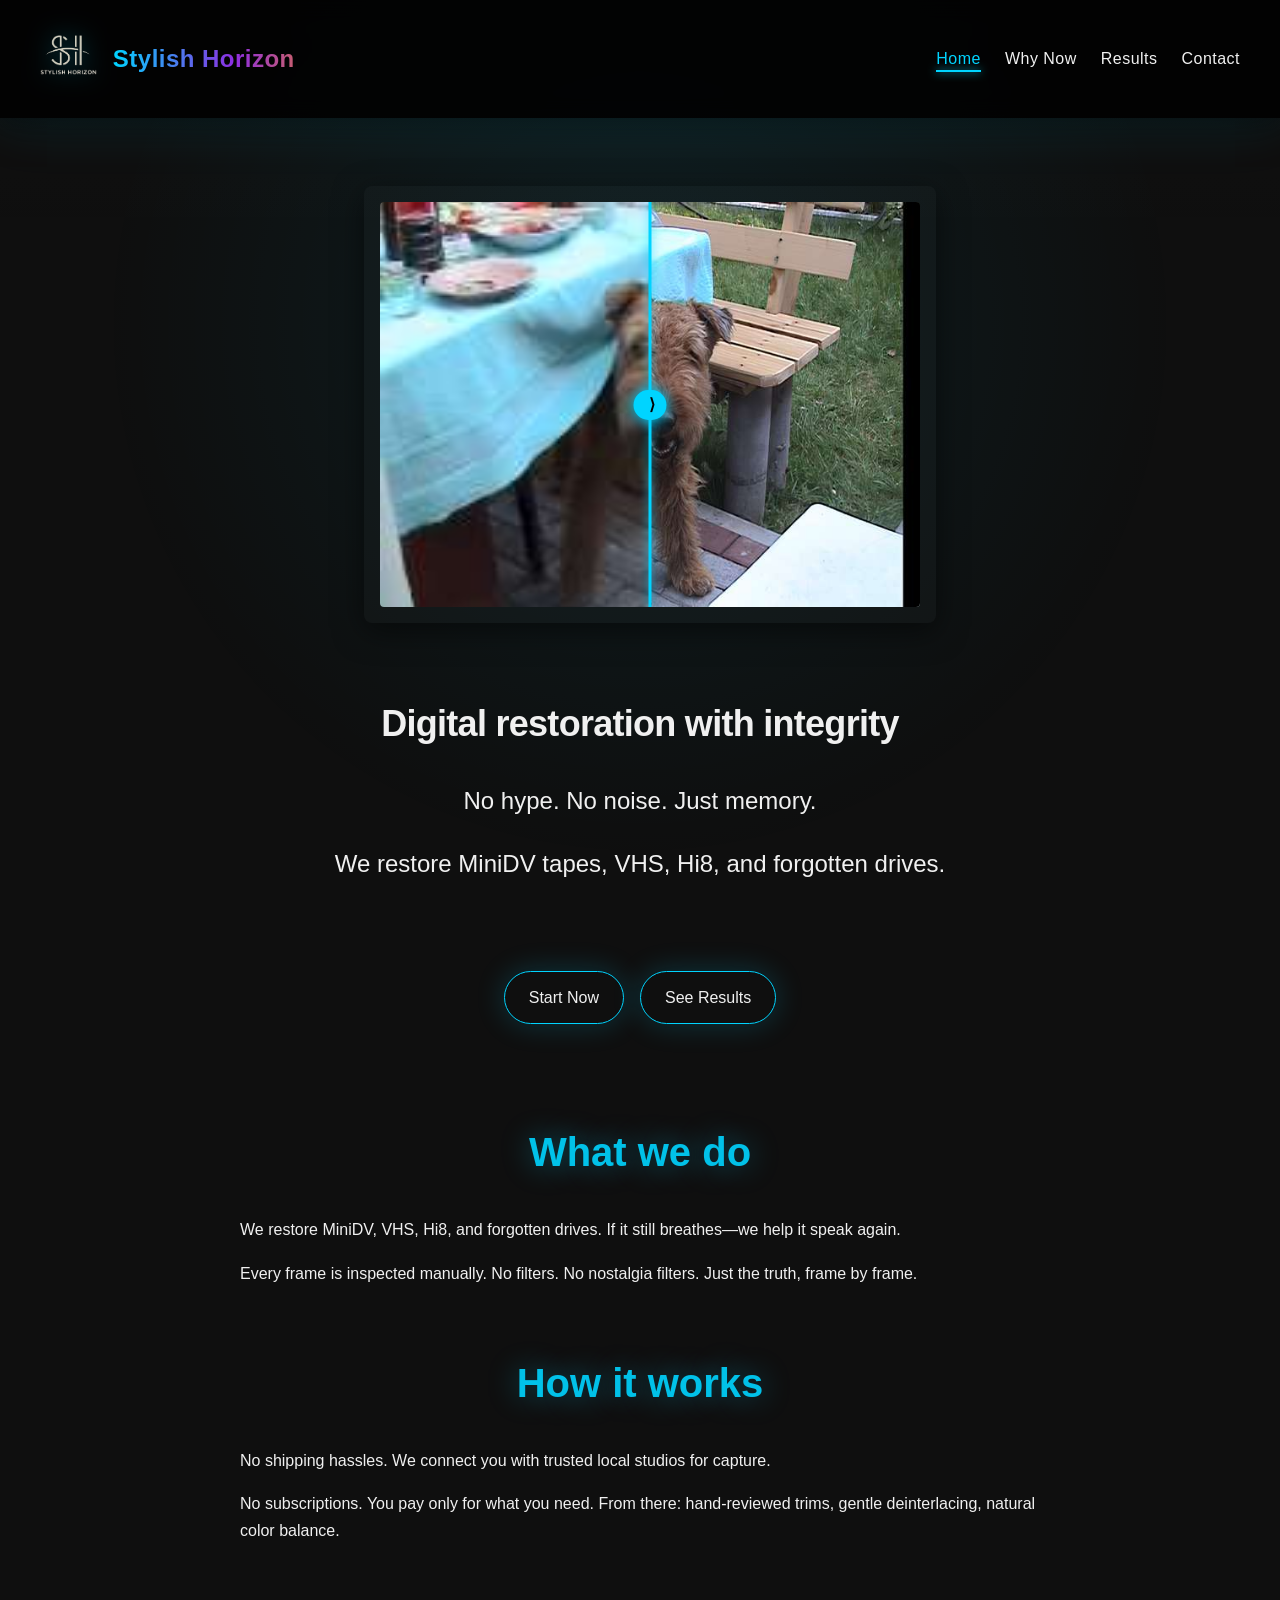
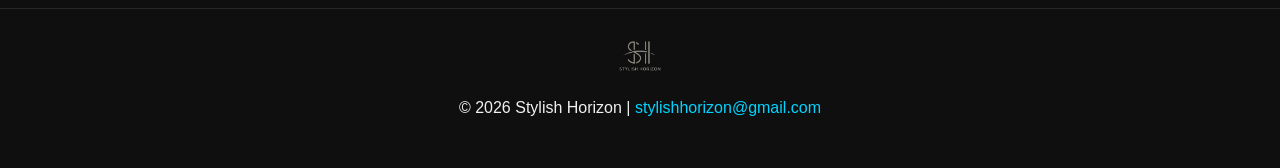
==== index.html @ 49f2b4b1 "Update index.html" ====
<!DOCTYPE html>
<html lang="en">
<head>
  <meta charset="UTF-8" />
  <meta name="viewport" content="width=device-width, initial-scale=1" />
  <meta name="description" content="Digital restoration of MiniDV, VHS, Hi8, and forgotten drives. Preserving memory with integrity. No hype. No noise. Just truth." />
  <title>Stylish Horizon</title>
  
  <!-- Mobile Browser Styling -->
  <meta name="theme-color" content="#0f0f0f">
  <meta name="apple-mobile-web-app-status-bar-style" content="black-translucent">

  <!-- PWA & Favicons -->
  <link rel="apple-touch-icon" sizes="180x180" href="/assets/media/apple-touch-icon.png">
  <link rel="icon" type="image/png" sizes="32x32" href="/assets/media/favicon-32x32.png">
  <link rel="icon" type="image/png" sizes="16x16" href="/assets/media/favicon-16x16.png">
  <link rel="shortcut icon" href="/assets/media/favicon.ico">
  <link rel="manifest" href="/assets/media/site.webmanifest">

  <!-- Preconnect to Archive -->
  <link rel="preconnect" href="https://archive.org">
  <link rel="dns-prefetch" href="https://archive.org">

  <!-- CSP -->
  <meta http-equiv="Content-Security-Policy" content="
  default-src 'self';
  img-src 'self' https://stylishhorizon.github.io https://archive.org https://*.archive.org;
  style-src 'self' https://fonts.googleapis.com 'unsafe-inline';
  font-src 'self' https://fonts.gstatic.com;
  connect-src 'self' https://*.google-analytics.com https://www.googletagmanager.com;
  script-src 'self' 'unsafe-inline' https://www.googletagmanager.com https://www.google-analytics.com;
">

  <!-- GTM -->
  <script async>
    (function(w,d,s,l,i){w[l]=w[l]||[];w[l].push({'gtm.start': new Date().getTime(),event:'gtm.js'});var f=d.getElementsByTagName(s)[0], j=d.createElement(s),dl=l!='dataLayer'?'&l='+l:'';j.async=true;j.src= 'https://www.googletagmanager.com/gtm.js?id='+i+dl;f.parentNode.insertBefore(j,f);})(window,document,'script','dataLayer','GTM-MN6WG3K6');
  </script>

  <!-- SEO JSON-LD -->
  <script type="application/ld+json">
  {
    "@context": "https://schema.org",
    "@type": "ProfessionalService",
    "name": "Stylish Horizon",
    "image": "https://stylishhorizon.github.io/assets/media/og-image.png",
    "description": "Professional digital restoration of MiniDV, VHS, and Hi8 tapes with integrity.",
    "priceRange": "$$",
    "url": "https://stylishhorizon.github.io"
  }
  </script>

  <!-- Social Meta -->
  <meta property="og:type" content="website">
  <meta property="og:url" content="https://stylishhorizon.github.io/index.html">
  <meta property="og:title" content="Stylish Horizon: Honest Digital Restoration">
  <meta property="og:description" content="Digital restoration of MiniDV, VHS, Hi8. Preserving memory with integrity.">
  <meta property="og:image" content="https://stylishhorizon.github.io/assets/media/og-image.png">
  
  <!-- CSS -->
  <link rel="preload" href="https://fonts.googleapis.com/css2?family=Inter:wght@300;500;700&display=swap" as="style">
  <link rel="stylesheet" href="https://fonts.googleapis.com/css2?family=Inter:wght@300;500;700&display=swap">
  <link rel="stylesheet" href="style.css">
</head>
<body>
  <noscript><iframe src="https://www.googletagmanager.com/ns.html?id=GTM-MN6WG3K6" height="0" width="0" style="display:none;visibility:hidden"></iframe></noscript>
  <div class="parallax-bg" aria-hidden="true"></div>

  <nav id="site-nav" aria-label="Main navigation">
    <div class="nav-container">
      <a class="logo-title" href="index.html">
        <picture>
          <source srcset="assets/media/StylishHorizon_Clear.webp" type="image/webp">
          <img class="logo" src="assets/media/StylishHorizon_Black.png" alt="Stylish Horizon" loading="lazy" />
        </picture>
        <p class="site-title">Stylish Horizon</p>
      </a>
      <button id="burger" aria-label="Menu" aria-controls="primary-navigation" aria-expanded="false">&#9776;</button>
      <ul id="primary-navigation" class="nav-links">
        <li><a href="index.html" class="active">Home</a></li>
        <li><a href="manifest.html">Why Now</a></li>
        <li><a href="archive.html">Results</a></li>
        <li><a href="contact.html">Contact</a></li>
      </ul>
    </div>
  </nav>

  <main>
    <section class="hero" id="hero">
      <div class="hero-slider-wrapper">
        
        <!-- NEW: Added 'comparison-item' wrapper for Card Style (Neon + Frame) -->
        <div class="comparison-item">
          
          <div class="comparison-container ratio-4-3"
               data-modal-title="Dog Scene: 720i (674KB) vs 4K (10.8MB)"
               data-before-thumb="assets/media/thumbnails/720i_Dog_thumb.jpg"
               data-after-thumb="assets/media/thumbnails/4k_Dog_thumb.jpg"
               data-before-full="https://archive.org/download/countryside_202512/720i_Dog.png"
               data-after-full="https://archive.org/download/countryside_202512/4k_Dog.png">
            <img class="comparison-before" src="assets/media/thumbnails/720i_Dog_thumb.jpg" alt="Before" loading="eager">
            <img class="comparison-after" src="assets/media/thumbnails/4k_Dog_thumb.jpg" alt="After" loading="eager">
            <div class="comparison-slider"></div>
            <!-- Removed text hint to keep the card clean -->
          </div>
          
        </div>
        <!-- END WRAPPER -->

      </div>

      <div class="hero-content">
        <h1>Digital restoration with integrity</h1>
        <p>No hype. No noise. Just memory.</p>
        <p>We restore MiniDV tapes, VHS, Hi8, and forgotten drives.</p>
      </div>
      <div class="quick-links">
        <div class="button-group">
          <a href="contact.html" class="button">Start Now</a>
          <a href="archive.html" class="button">See Results</a>
        </div>
      </div>
    </section>

    <section id="what">
      <h2>What we do</h2>
      <div class="text-block">
        <p>We restore MiniDV, VHS, Hi8, and forgotten drives. If it still breathes—we help it speak again.</p>
        <p>Every frame is inspected manually. No filters. No nostalgia filters. Just the truth, frame by frame.</p>
      </div>
    </section>

    <section id="how">
      <h2>How it works</h2>
      <div class="text-block">
        <p>No shipping hassles. We connect you with trusted local studios for capture.</p>
        <p>No subscriptions. You pay only for what you need. From there: hand-reviewed trims, gentle deinterlacing, natural color balance.</p>
      </div>
    </section>
  </main>

  <!-- Shared Modal -->
  <div id="comparisonModal" class="modal">
    <div class="modal-content">
      <span class="modal-close">&times;</span>
      <div class="modal-comparison">
        <div class="comparison-container" id="modalComparisonContainer">
          <img class="comparison-before" id="modalBefore" alt="Before restoration">
          <img class="comparison-after" id="modalAfter" alt="After restoration">
          <div class="comparison-slider"></div>
        </div>
      </div>
      <div class="modal-info">
        <p id="modalTitle"></p>
        <p style="font-size: 0.85rem; margin-top: 0.5rem;">Drag slider to compare • ESC to close</p>
      </div>
    </div>
  </div>

  <footer role="contentinfo">
    <img src="assets/media/StylishHorizon_Clear.webp" alt="Logo" loading="lazy" />
    <p>© <span id="year"></span> Stylish Horizon | <a href="mailto:stylishhorizon@gmail.com">stylishhorizon@gmail.com</a></p>
  </footer>

  <script src="script.js" defer></script>
</body>
</html>
---- style.css ----
/* ================== BASE COLORS AND TYPOGRAPHY ================== */
:root {
  --bg-a: #0f0f0f;
  --bg-b: #0a0a0a;
  --bg-c: #050505;
  --font-color-main: #f0f0f0;
  --font-color-secondary: #aaaaaa;
  --highlight-color: #00d4ff;
}

html {
  scroll-behavior: smooth;
  text-rendering: optimizeLegibility;
  -webkit-font-smoothing: antialiased;
}

body {
  font-family: 'Inter', sans-serif;
  font-weight: 300;
  line-height: 1.6;
  background: var(--bg-a);
  color: var(--font-color-main);
  margin: 0;
  animation: breathing-bg 30s ease-in-out infinite;
}

@keyframes breathing-bg {
  0%, 100% { background: var(--bg-a); }
  50% { background: var(--bg-b); }
  75% { background: var(--bg-c); }
}

@media(prefers-reduced-motion: reduce) {
  body { animation: none; }
  * { animation: none !important; transition: none !important; }
}

/* ================== PARALLAX BACKGROUND ================== */
.parallax-bg {
  position: fixed;
  inset: -20vh -20vw;
  z-index: -1;
  pointer-events: none;
  background:
    radial-gradient(900px circle at 50% 40%, rgba(0, 212, 255, 0.08), transparent 60%),
    linear-gradient(to bottom, rgba(255, 255, 255, 0.02), transparent 35%);
  transform: translate3d(0, 0, 0);
  will-change: transform;
}

/* ================== NAVIGATION ================== */
#site-nav {
  position: fixed; top: 0; left: 0; width: 100%;
  background: rgba(0, 0, 0, 0.85);
  z-index: 1000;
  backdrop-filter: blur(10px);
  -webkit-backdrop-filter: blur(10px);
  transition: transform 0.3s ease-in-out;
  box-shadow: 0 4px 30px rgba(0, 0, 0, 0.5), 0 0 60px rgba(0, 212, 255, 0.15);
  padding-top: env(safe-area-inset-top);
}
#site-nav.hidden { transform: translateY(-100%); }

.nav-container {
  display: flex; justify-content: space-between; align-items: center;
  padding: 1rem 2rem; max-width: 1200px; margin: 0 auto;
}

.logo-title {
  display: flex; align-items: center; text-decoration: none; gap: 1rem;
  transition: transform 0.2s ease;
}
.logo-title:hover { transform: translateY(-1px); }

.logo-title .site-title {
  font-size: 1.5rem; font-weight: 700; letter-spacing: 0.02em;
  background: linear-gradient(90deg, #00d4ff, #8e2de2, #ff8c00, #00d4ff);
  -webkit-background-clip: text; background-clip: text; color: transparent;
  background-size: 200% 100%; animation: slide-bg 5s linear infinite;
}
@keyframes slide-bg {
  0% { background-position: 0% 50%; }
  100% { background-position: 200% 50%; }
}

.logo-title .logo {
  height: 40px; 
  filter: drop-shadow(0 0 12px rgba(0, 212, 255, 0.5));
  transition: opacity 0.3s, filter 0.3s;
}
.logo-title:hover .logo { filter: drop-shadow(0 0 20px rgba(0, 212, 255, 0.8)); }

#burger {
  display: none; background: transparent; border: none;
  color: var(--font-color-main); font-size: 2rem; cursor: pointer;
}
#burger:hover { color: var(--highlight-color); }

.nav-links { display: flex; gap: 1.5rem; list-style: none; margin: 0; padding: 0; }
.nav-links a {
  color: var(--font-color-main); text-decoration: none; position: relative;
  transition: color 0.3s ease; letter-spacing: 0.03em;
}
.nav-links a:hover, .nav-links a.active { color: var(--highlight-color); }
.nav-links a::after {
  content: ''; display: block; width: 0; height: 2px;
  background: var(--highlight-color); transition: width 0.3s ease;
  position: absolute; bottom: -5px; left: 0;
  box-shadow: 0 0 8px var(--highlight-color);
}
.nav-links a:hover::after, .nav-links a.active::after { width: 100%; }

@media(max-width:768px) {
  #burger { display: block; }
  .nav-links {
    display: none; flex-direction: column; position: absolute;
    top: 100%; left: 0; width: 100%;
    background: rgba(0, 0, 0, 0.95); padding: 1rem 0;
    backdrop-filter: blur(10px);
  }
  .nav-links.show { display: flex; }
  .nav-links a { padding: 0.5rem 2rem; display: block; }
}

/* ================== SECTIONS & TYPOGRAPHY ================== */
main { padding-top: 80px; }
section {
  scroll-margin-top: 80px; max-width: 800px; margin: 4rem auto; padding: 0 1rem;
  opacity: 0; transform: translateY(20px) scale(0.98);
  transition: opacity 0.6s ease-out, transform 0.6s ease-out;
}
section.visible { opacity: 1; transform: translateY(0) scale(1); }

h1 { letter-spacing: -0.02em; font-weight: 700; }
h2 {
  font-size: 2.5rem; font-weight: 700; text-align: center;
  margin-bottom: 2rem; color: rgba(0, 212, 255, 0.9);
  text-shadow: 0 0 30px rgba(0, 212, 255, 0.4);
}
.text-block { margin-bottom: 1.6em; line-height: 1.7; }

/* ================== HERO & BUTTONS ================== */
.hero {
  display: flex; flex-direction: column; align-items: center;
  min-height: 70vh; padding: 2rem 1rem; text-align: center;
}
.hero-content { font-size: 1.5rem; font-weight: 500; margin-bottom: 2rem; }

.quick-links { margin-top: 2rem; display: flex; justify-content: center; }
.button-group { display: flex; gap: 1rem; flex-wrap: wrap; justify-content: center; }

.button {
  padding: 0.8rem 1.5rem; text-decoration: none; color: var(--font-color-main);
  border: 1px solid var(--highlight-color); border-radius: 50px;
  position: relative; overflow: hidden; font-weight: 500;
  box-shadow: 0 0 30px rgba(0, 212, 255, 0.2);
  transition: transform 0.3s ease, box-shadow 0.3s ease;
}
.button::before {
  content: ''; position: absolute; top: 0; left: -100%; width: 100%; height: 100%;
  background: linear-gradient(90deg, transparent, rgba(0, 212, 255, 0.3), transparent);
  transition: left 0.5s ease;
}
.button:hover::before { left: 100%; }
.button:hover {
  background: rgba(0, 212, 255, 0.15);
  box-shadow: 0 0 50px rgba(0, 212, 255, 0.5);
  transform: translateY(-2px);
}

/* ================== CARDS (COMPARISON ITEM) ================== */
/* This style applies to both Grid Items and the Hero Card */
.comparison-grid {
  display: grid; grid-template-columns: repeat(auto-fit, minmax(300px, 1fr));
  gap: 2rem; margin: 2rem 0;
}

.comparison-item {
  background: rgba(255, 255, 255, 0.02); border-radius: 8px; padding: 1rem;
  transition: transform 0.3s ease, box-shadow 0.3s ease;
  box-shadow: 0 8px 30px rgba(0, 0, 0, 0.5);
  /* Make sure it wraps content tightly for the Hero */
  display: block; 
}
.comparison-item:hover {
  transform: translateY(-4px);
  box-shadow: 0 12px 50px rgba(0, 212, 255, 0.4);
}
.comparison-item h3 { color: var(--highlight-color); text-align: center; margin-bottom: 0.5rem; }
.comparison-item p { text-align: center; font-size: 0.85rem; color: var(--font-color-secondary); margin-bottom: 1rem; }

/* ================== HERO SLIDER WRAPPER ================== */
.hero-slider-wrapper {
  width: 100%; max-width: 1200px;
  /* Wrapper acts as a flexible centerer, no background itself */
  margin: 0 auto 2rem;
  padding: 10px; /* Space for hover movement */
  display: flex; justify-content: center; align-items: center;
  background: transparent; box-shadow: none;
}

/* Force the card inside Hero to respect 4:3 and constrain height */
.hero-slider-wrapper .comparison-container {
  height: clamp(250px, 45vh, 600px);
  aspect-ratio: 4 / 3;
  width: auto;
}
.hero-slider-wrapper .comparison-item { width: auto; }


/* ================== COMPARISON SLIDER (CORE) ================== */
.comparison-container {
  position: relative; width: 100%; aspect-ratio: 16 / 9;
  overflow: hidden; border-radius: 4px; cursor: pointer; user-select: none;
  background: #000;
}

.comparison-container img {
  position: absolute; top: 0; left: 0; width: 100%; height: 100%;
  object-fit: cover; pointer-events: none; display: block;
}

/* Layering */
.comparison-before { z-index: 1; }
.comparison-after { z-index: 2; clip-path: inset(0 0 0 50%); }

/* Loading Spinner */
.comparison-container::before {
  content: ''; position: absolute; top: 50%; left: 50%;
  width: 40px; height: 40px; margin: -20px 0 0 -20px;
  border: 3px solid rgba(0, 212, 255, 0.2);
  border-top-color: var(--highlight-color); border-radius: 50%;
  animation: spinner 0.8s linear infinite; z-index: 10;
}
.comparison-container.loaded::before { display: none; }
@keyframes spinner { to { transform: rotate(360deg); } }

/* Slider Handle */
.comparison-slider {
  position: absolute; top: 0; left: 50%; width: 3px; height: 100%;
  background: var(--highlight-color); transform: translateX(-50%);
  cursor: ew-resize; box-shadow: 0 0 10px rgba(0, 212, 255, 0.8); 
  z-index: 20;
}

/* Slider Arrows */
.comparison-slider::before, .comparison-slider::after {
  position: absolute; top: 50%; transform: translateY(-50%) scale(1);
  background: var(--highlight-color); color: #000;
  width: 30px; height: 30px; border-radius: 50%;
  display: flex; align-items: center; justify-content: center;
  font-weight: bold; box-shadow: 0 0 15px rgba(0, 212, 255, 0.8);
  content: '⟨'; left: -15px;
  /* Smooth fade */
  transition: opacity 0.2s ease, transform 0.2s ease;
  opacity: 1;
}
.comparison-slider::after { content: '⟩'; right: -15px; left: auto; }

/* Hide arrows near edges */
.comparison-container.edge-left .comparison-slider::before {
  opacity: 0; transform: translateY(-50%) scale(0.5);
}
.comparison-container.edge-right .comparison-slider::after {
  opacity: 0; transform: translateY(-50%) scale(0.5);
}

.slider-hint {
  position: absolute; bottom: 1rem; left: 50%; transform: translateX(-50%);
  background: rgba(0, 0, 0, 0.7); padding: 0.5rem 1rem; border-radius: 20px;
  font-size: 0.9rem; color: var(--highlight-color); pointer-events: none;
  z-index: 15; backdrop-filter: blur(10px);
}

/* ================== ASPECT RATIO UTILITIES ================== */
.comparison-container.ratio-4-3 {
  aspect-ratio: 4 / 3;
}
@media (min-width: 768px) {
  /* In Grid, constrain 4:3 items so they aren't huge */
  .comparison-grid .comparison-container.ratio-4-3 {
    max-width: 85%; margin-left: auto; margin-right: auto;
  }
}

/* ================== MODAL (SHARED) ================== */
.modal {
  display: none; position: fixed; z-index: 2000; left: 0; top: 0;
  width: 100%; height: 100%; background: rgba(0, 0, 0, 0.95);
  backdrop-filter: blur(10px); align-items: center; justify-content: center;
}
.modal.active { display: flex; }

.modal-content {
  position: relative; width: 90%; max-width: 1400px; max-height: 90vh;
  background: rgba(15, 15, 15, 0.95); border-radius: 8px; padding: 2rem;
  box-shadow: 0 20px 80px rgba(0, 212, 255, 0.4);
}
.modal-close {
  position: absolute; top: 1rem; right: 1rem; font-size: 2rem;
  color: var(--font-color-main); cursor: pointer; z-index: 10;
}
.modal-close:hover { color: var(--highlight-color); }
.modal-comparison { position: relative; width: 100%; max-height: 70vh; aspect-ratio: 16 / 9; }
.modal-info { text-align: center; margin-top: 1rem; color: var(--font-color-secondary); }

/* ================== TABLES & VIDEO ================== */
.packages-table {
  width: 100%; border-collapse: collapse; margin: 2rem 0;
  background: rgba(255, 255, 255, 0.02); border-radius: 8px; overflow: hidden;
}
.packages-table th, .packages-table td { padding: 1rem; text-align: left; border-bottom: 1px solid rgba(255, 255, 255, 0.05); }
.packages-table th { color: var(--highlight-color); text-transform: uppercase; font-size: 0.85rem; }

.videos { display: grid; grid-template-columns: repeat(auto-fit, minmax(280px, 1fr)); gap: 2rem; margin: 2rem 0; }
.video-container {
  position: relative; width: 100%; aspect-ratio: 16 / 9;
  background: rgba(255, 255, 255, 0.02); border-radius: 8px; overflow: hidden;
  transition: transform 0.3s ease, box-shadow 0.3s ease;
  box-shadow: 0 8px 30px rgba(0, 0, 0, 0.5);
}
.video-container:hover {
  transform: translateY(-4px);
  box-shadow: 0 12px 50px rgba(0, 212, 255, 0.4);
}
.video-container iframe { position: absolute; top: 0; left: 0; width: 100%; height: 100%; border: none; }
.video-container p { text-align: center; margin-top: 0.5rem; color: var(--font-color-secondary); }

/* ================== FOOTER ================== */
footer { text-align: center; padding: 2rem 0; margin-top: 4rem; border-top: 1px solid rgba(255, 255, 255, 0.1); }
footer img { height: 30px; opacity: 0.6; }
footer img:hover { opacity: 0.9; }
footer a { color: var(--highlight-color); text-decoration: none; }

/* ================== CONTACT PAGE SPECIFICS ================== */
.tally-container {
  max-width: 800px; margin: 0 auto;
  background: rgba(255, 255, 255, 0.02); border-radius: 8px; overflow: hidden;
  box-shadow: 0 8px 40px rgba(0, 0, 0, 0.5), 0 0 60px rgba(0, 212, 255, 0.15);
}
.tally-container iframe { width: 100%; min-height: 600px; border: none; }

/* Bill Chat */
#bill-chat-button {
  position: fixed; bottom: 24px; right: 24px;
  width: 64px; height: 64px; border-radius: 50%;
  background: linear-gradient(135deg, #00d4ff, #0099cc);
  color: white; display: flex; align-items: center; justify-content: center;
  font-size: 28px; cursor: pointer; z-index: 9999;
  box-shadow: 0 4px 20px rgba(0, 212, 255, 0.4);
  transition: transform 0.3s ease;
}
#bill-chat-button:hover { transform: scale(1.1); }

#bill-chat-window {
  position: fixed; bottom: 110px; right: 24px;
  width: 380px; height: 550px; border-radius: 14px;
  background: rgba(15, 15, 15, 0.95);
  border: 1px solid rgba(0, 212, 255, 0.3);
  display: none; flex-direction: column; overflow: hidden; z-index: 9999;
  backdrop-filter: blur(10px);
  box-shadow: 0 8px 40px rgba(0, 212, 255, 0.3);
}
#bill-chat-window.open { display: flex; }

#bill-chat-window header {
  padding: 16px; background: rgba(0, 212, 255, 0.1);
  color: #00d4ff; font-weight: bold;
  border-bottom: 1px solid rgba(0, 212, 255, 0.2);
  display: flex; justify-content: space-between;
}
#bill-chat-window .close-btn { cursor: pointer; font-size: 20px; opacity: 0.7; }
#bill-chat-window .messages {
  flex: 1; padding: 16px; overflow-y: auto;
  color: #f0f0f0; font-size: 14px;
}
#bill-chat-window .input-area {
  display: flex; border-top: 1px solid rgba(0, 212, 255, 0.2);
  background: rgba(0,0,0,0.3);
}
#bill-chat-window input {
  flex: 1; background: transparent; border: none; padding: 14px;
  color: white; font-family: inherit;
}
#bill-chat-window input:focus { outline: none; }
#bill-chat-window button {
  background: rgba(0, 212, 255, 0.2); border: none; padding: 14px 18px;
  color: #00d4ff; cursor: pointer;
}
.message-user, .message-bill {
  padding: 10px 14px; border-radius: 12px; margin-bottom: 12px;
  max-width: 80%; display: inline-block; clear: both; line-height: 1.4;
}
.message-user {
  background: rgba(0, 212, 255, 0.15);
  border-radius: 12px 12px 4px 12px; float: right; text-align: right;
}
.message-bill {
  background: rgba(255, 255, 255, 0.05);
  border-radius: 12px 12px 12px 4px; float: left; text-align: left;
}
@media(max-width: 480px) {
  #bill-chat-window { width: calc(100vw - 48px); }
}

/* ================== RESPONSIVE TABLES ================== */
@media(max-width: 768px) {
  .modal-content { width: 95%; padding: 1rem; }
  .comparison-grid { grid-template-columns: 1fr; }
  .packages-table { display: block; }
  .packages-table thead { display: none; }
  .packages-table tr { display: block; margin-bottom: 1rem; border: 1px solid rgba(255,255,255,0.1); }
  .packages-table td { display: block; text-align: right; position: relative; padding-left: 50%; }
  .packages-table td::before { content: attr(data-label); position: absolute; left: 0.5rem; color: var(--highlight-color); }
}
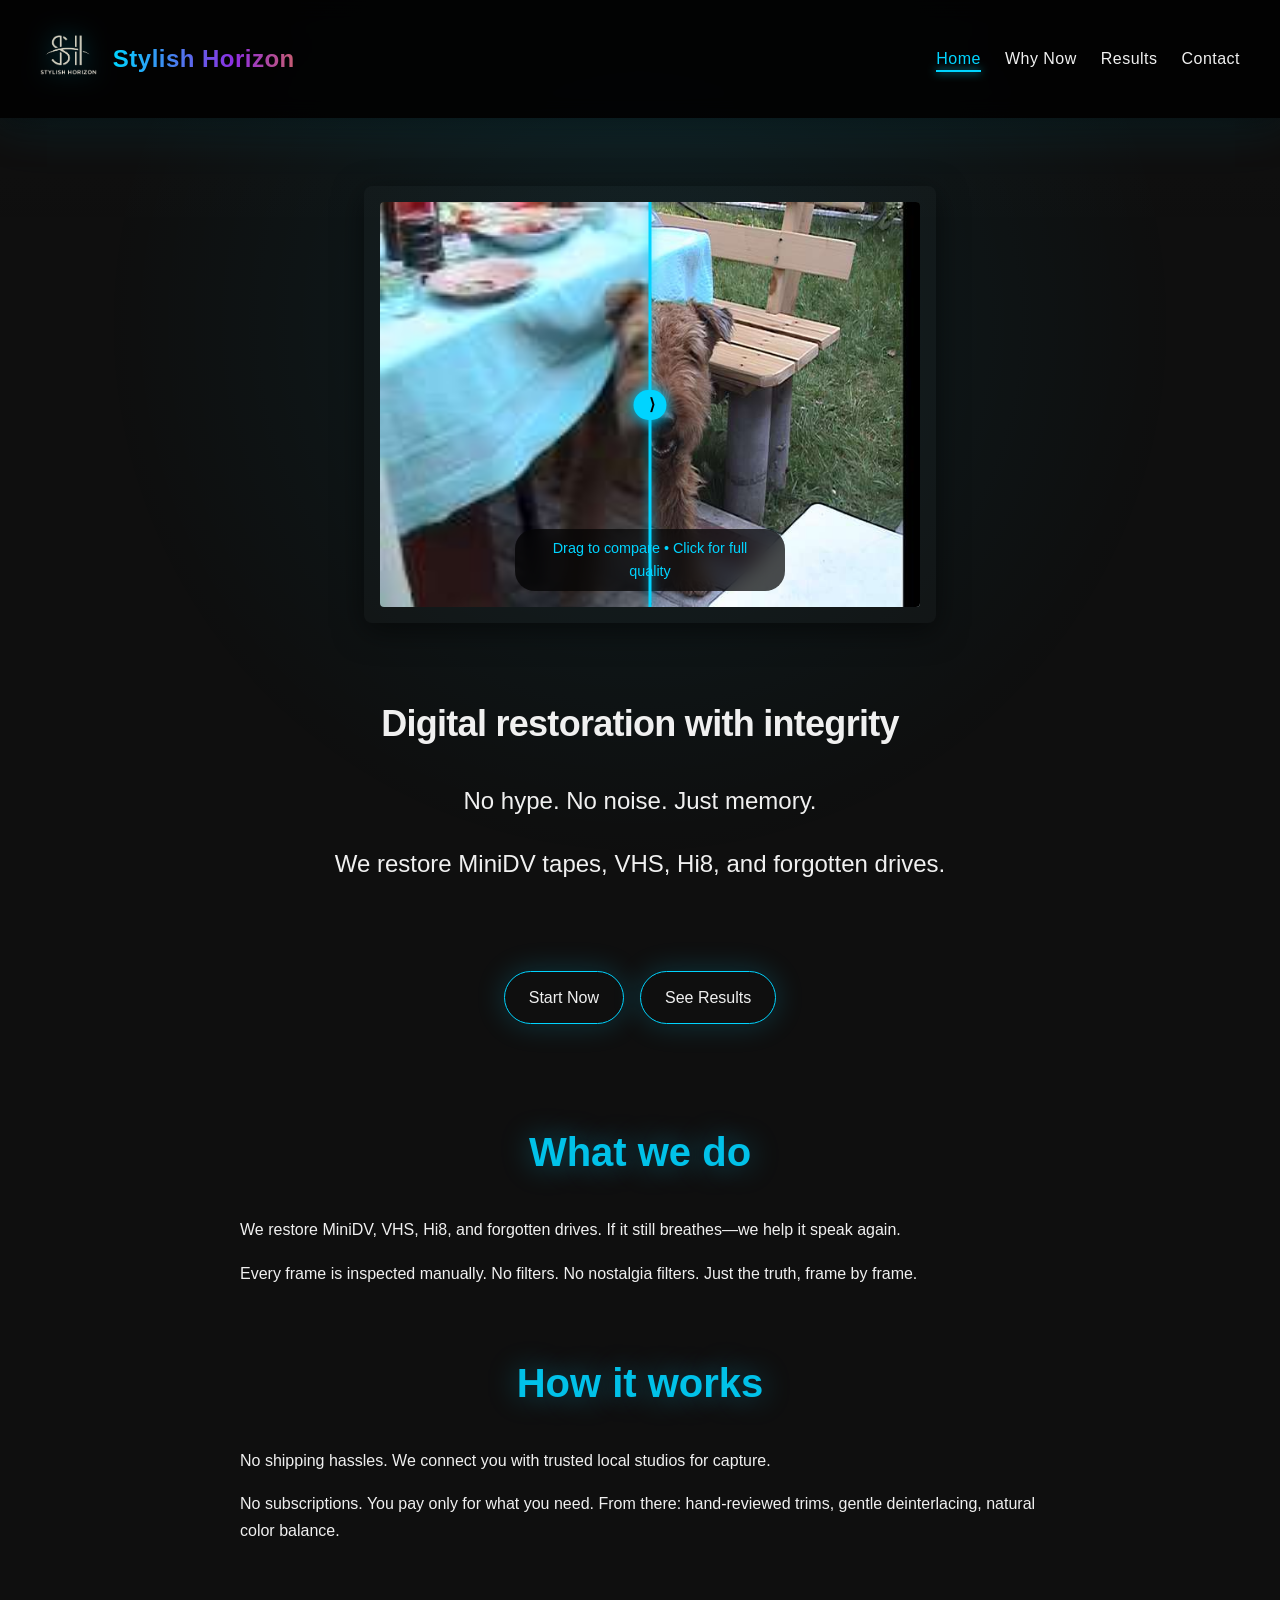
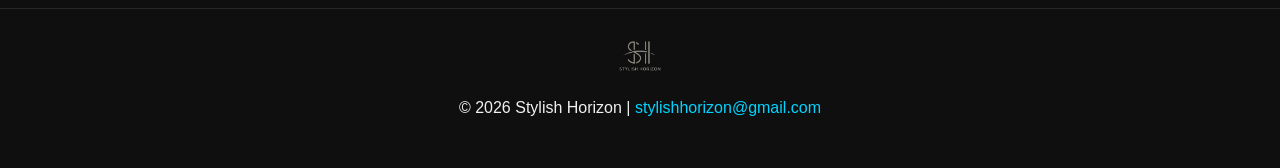
==== commit f211a673: "Update index.html" ====
--- a/index.html
+++ b/index.html
@@ -85,10 +85,10 @@
   </nav>
 
   <main>
-    <section class="hero" id="hero">
+ <section class="hero" id="hero">
       <div class="hero-slider-wrapper">
         
-        <!-- NEW: Added 'comparison-item' wrapper for Card Style (Neon + Frame) -->
+        <!-- Card Style Wrapper -->
         <div class="comparison-item">
           
           <div class="comparison-container ratio-4-3"
@@ -100,10 +100,12 @@
             <img class="comparison-before" src="assets/media/thumbnails/720i_Dog_thumb.jpg" alt="Before" loading="eager">
             <img class="comparison-after" src="assets/media/thumbnails/4k_Dog_thumb.jpg" alt="After" loading="eager">
             <div class="comparison-slider"></div>
-            <!-- Removed text hint to keep the card clean -->
+            <div class="slider-hint">Drag to compare • Click for full quality</div>
           </div>
           
         </div>
+
+      </div>
         <!-- END WRAPPER -->
 
       </div>
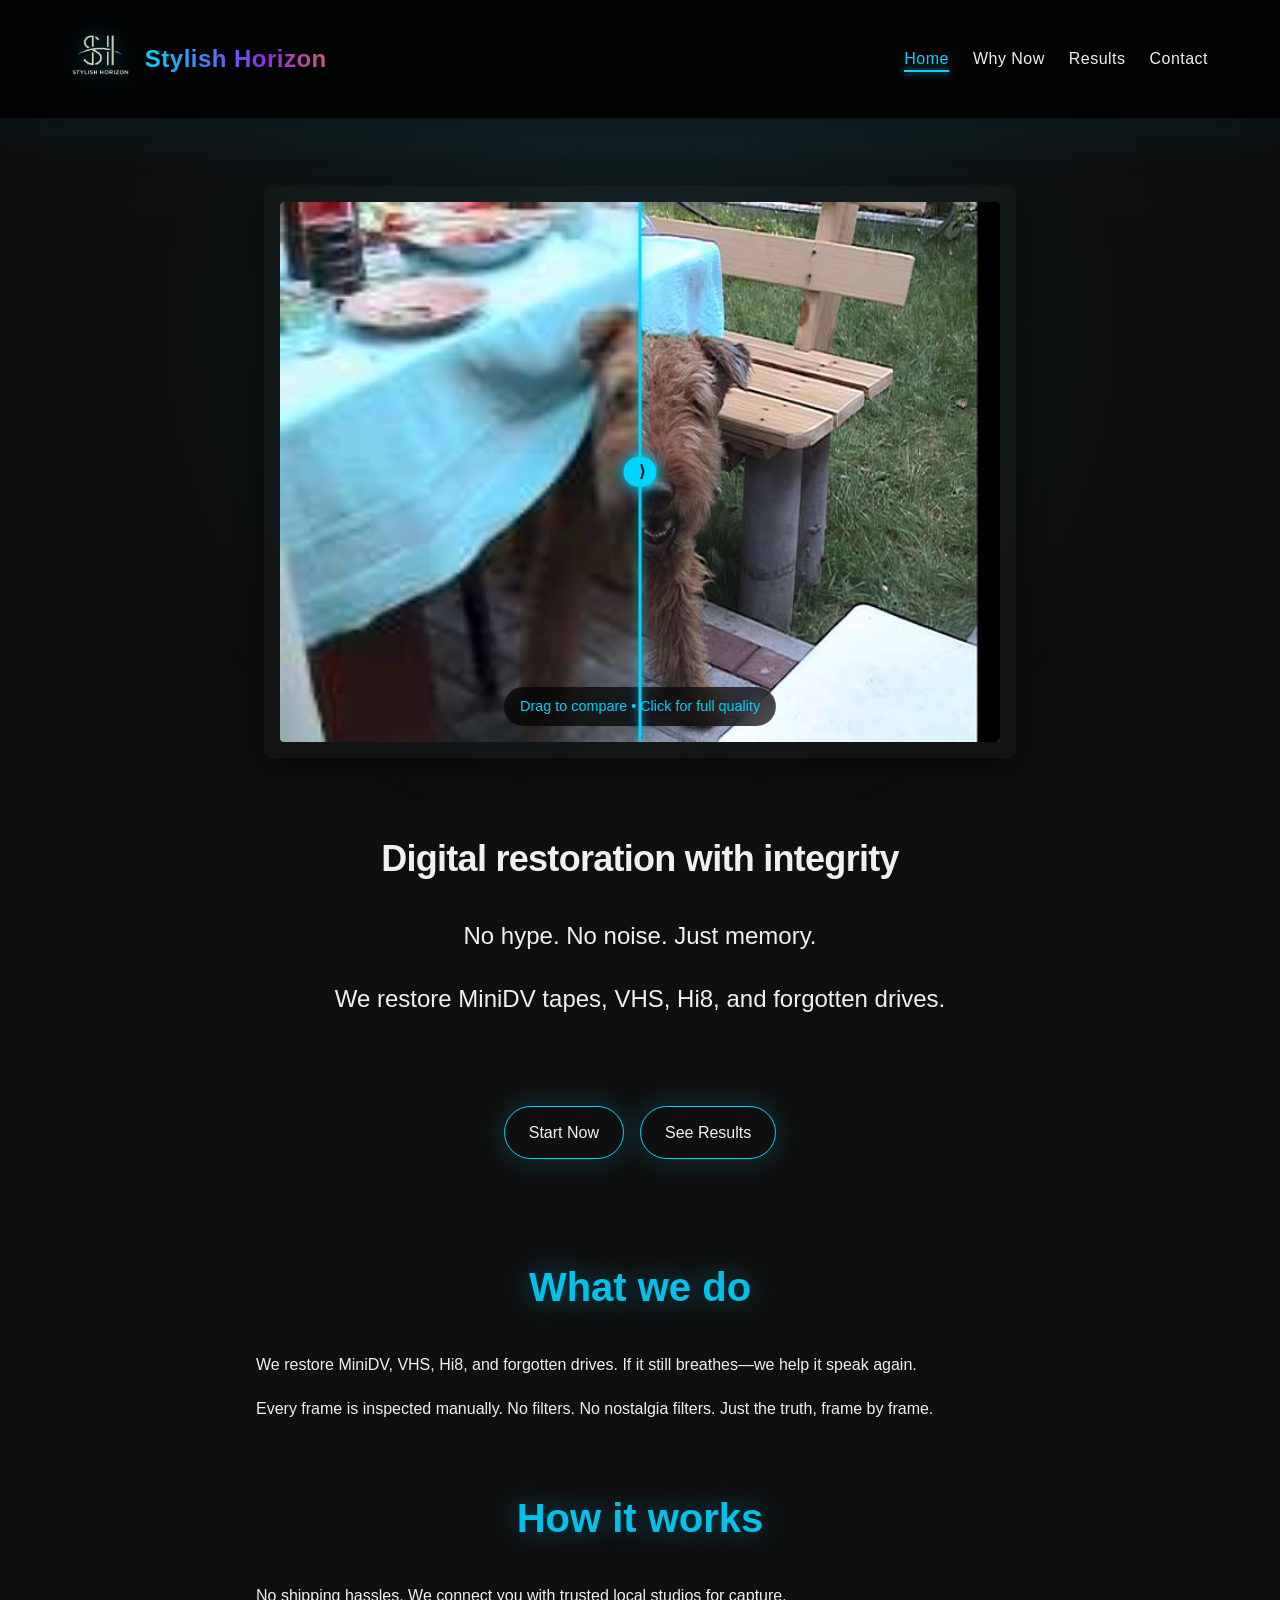
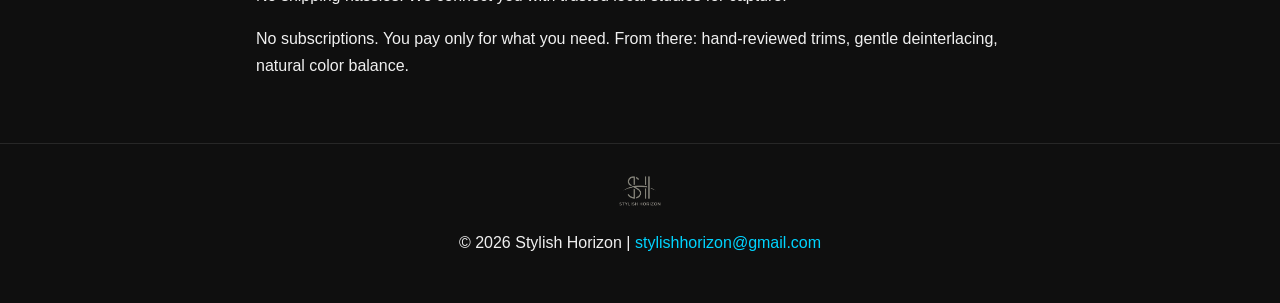
==== commit fcd3362c: "Update index.html" ====
--- a/index.html
+++ b/index.html
@@ -85,12 +85,12 @@
   </nav>
 
   <main>
- <section class="hero" id="hero">
+<section class="hero" id="hero">
       <div class="hero-slider-wrapper">
         
-        <!-- Card Style Wrapper -->
+        <!-- Wrapper for the card style -->
         <div class="comparison-item">
-          
+          <!-- The slider itself -->
           <div class="comparison-container ratio-4-3"
                data-modal-title="Dog Scene: 720i (674KB) vs 4K (10.8MB)"
                data-before-thumb="assets/media/thumbnails/720i_Dog_thumb.jpg"
@@ -102,11 +102,7 @@
             <div class="comparison-slider"></div>
             <div class="slider-hint">Drag to compare • Click for full quality</div>
           </div>
-          
         </div>
-
-      </div>
-        <!-- END WRAPPER -->
 
       </div>
 
@@ -115,6 +111,7 @@
         <p>No hype. No noise. Just memory.</p>
         <p>We restore MiniDV tapes, VHS, Hi8, and forgotten drives.</p>
       </div>
+      
       <div class="quick-links">
         <div class="button-group">
           <a href="contact.html" class="button">Start Now</a>
--- a/style.css
+++ b/style.css
@@ -1,4 +1,8 @@
-/* ================== BASE COLORS AND TYPOGRAPHY ================== */
+/* ================== BASE & RESET ================== */
+*, *::before, *::after {
+  box-sizing: border-box;
+}
+
 :root {
   --bg-a: #0f0f0f;
   --bg-b: #0a0a0a;
@@ -12,6 +16,8 @@
   scroll-behavior: smooth;
   text-rendering: optimizeLegibility;
   -webkit-font-smoothing: antialiased;
+  overflow-x: hidden;
+  width: 100%;
 }
 
 body {
@@ -21,6 +27,9 @@
   background: var(--bg-a);
   color: var(--font-color-main);
   margin: 0;
+  overflow-x: hidden;
+  width: 100%;
+  position: relative;
   animation: breathing-bg 30s ease-in-out infinite;
 }
 
@@ -48,6 +57,13 @@
   will-change: transform;
 }
 
+@media (max-width: 768px) {
+  .parallax-bg {
+    inset: 0;
+    background-size: cover;
+  }
+}
+
 /* ================== NAVIGATION ================== */
 #site-nav {
   position: fixed; top: 0; left: 0; width: 100%;
@@ -168,8 +184,40 @@
   transform: translateY(-2px);
 }
 
-/* ================== CARDS (COMPARISON ITEM) ================== */
-/* This style applies to both Grid Items and the Hero Card */
+/* ================== HERO SLIDER (ADAPTIVE) ================== */
+.hero-slider-wrapper {
+  width: 100%; max-width: 1200px;
+  margin: 0 auto 2rem; padding: 10px;
+  display: flex; justify-content: center; align-items: center;
+}
+
+.hero-slider-wrapper .comparison-item { width: auto; }
+
+/* Mobile Logic: Width driven */
+.hero-slider-wrapper .comparison-container {
+  width: 100%;
+  max-width: 500px;
+  height: auto;
+  aspect-ratio: 4 / 3;
+  margin: 0 auto;
+  position: relative;
+  overflow: hidden;
+  border-radius: 4px;
+  cursor: pointer;
+  user-select: none;
+  background: #000;
+}
+
+/* Desktop/TV Logic: Height driven */
+@media (min-width: 768px) {
+  .hero-slider-wrapper .comparison-container {
+    width: auto;
+    max-width: none;
+    height: 60vh;
+  }
+}
+
+/* ================== COMPARISON GRID ITEMS ================== */
 .comparison-grid {
   display: grid; grid-template-columns: repeat(auto-fit, minmax(300px, 1fr));
   gap: 2rem; margin: 2rem 0;
@@ -179,7 +227,6 @@
   background: rgba(255, 255, 255, 0.02); border-radius: 8px; padding: 1rem;
   transition: transform 0.3s ease, box-shadow 0.3s ease;
   box-shadow: 0 8px 30px rgba(0, 0, 0, 0.5);
-  /* Make sure it wraps content tightly for the Hero */
   display: block; 
 }
 .comparison-item:hover {
@@ -189,42 +236,15 @@
 .comparison-item h3 { color: var(--highlight-color); text-align: center; margin-bottom: 0.5rem; }
 .comparison-item p { text-align: center; font-size: 0.85rem; color: var(--font-color-secondary); margin-bottom: 1rem; }
 
-/* ================== HERO SLIDER WRAPPER ================== */
-.hero-slider-wrapper {
-  width: 100%; max-width: 1200px;
-  /* Wrapper acts as a flexible centerer, no background itself */
-  margin: 0 auto 2rem;
-  padding: 10px; /* Space for hover movement */
-  display: flex; justify-content: center; align-items: center;
-  background: transparent; box-shadow: none;
-}
-
-/* Force the card inside Hero to respect 4:3 and constrain height */
-.hero-slider-wrapper .comparison-container {
-  height: clamp(250px, 45vh, 600px);
-  aspect-ratio: 4 / 3;
-  width: auto;
-}
-.hero-slider-wrapper .comparison-item { width: auto; }
-
-
-/* ================== COMPARISON SLIDER (CORE) ================== */
-.comparison-container {
-  position: relative; width: 100%; aspect-ratio: 16 / 9;
-  overflow: hidden; border-radius: 4px; cursor: pointer; user-select: none;
-  background: #000;
-}
-
+/* ================== SLIDER UI ELEMENTS ================== */
 .comparison-container img {
   position: absolute; top: 0; left: 0; width: 100%; height: 100%;
   object-fit: cover; pointer-events: none; display: block;
 }
 
-/* Layering */
 .comparison-before { z-index: 1; }
 .comparison-after { z-index: 2; clip-path: inset(0 0 0 50%); }
 
-/* Loading Spinner */
 .comparison-container::before {
   content: ''; position: absolute; top: 50%; left: 50%;
   width: 40px; height: 40px; margin: -20px 0 0 -20px;
@@ -235,7 +255,6 @@
 .comparison-container.loaded::before { display: none; }
 @keyframes spinner { to { transform: rotate(360deg); } }
 
-/* Slider Handle */
 .comparison-slider {
   position: absolute; top: 0; left: 50%; width: 3px; height: 100%;
   background: var(--highlight-color); transform: translateX(-50%);
@@ -243,7 +262,6 @@
   z-index: 20;
 }
 
-/* Slider Arrows */
 .comparison-slider::before, .comparison-slider::after {
   position: absolute; top: 50%; transform: translateY(-50%) scale(1);
   background: var(--highlight-color); color: #000;
@@ -251,13 +269,11 @@
   display: flex; align-items: center; justify-content: center;
   font-weight: bold; box-shadow: 0 0 15px rgba(0, 212, 255, 0.8);
   content: '⟨'; left: -15px;
-  /* Smooth fade */
   transition: opacity 0.2s ease, transform 0.2s ease;
   opacity: 1;
 }
 .comparison-slider::after { content: '⟩'; right: -15px; left: auto; }
 
-/* Hide arrows near edges */
 .comparison-container.edge-left .comparison-slider::before {
   opacity: 0; transform: translateY(-50%) scale(0.5);
 }
@@ -272,18 +288,14 @@
   z-index: 15; backdrop-filter: blur(10px);
 }
 
-/* ================== ASPECT RATIO UTILITIES ================== */
-.comparison-container.ratio-4-3 {
-  aspect-ratio: 4 / 3;
-}
+.comparison-container.ratio-4-3 { aspect-ratio: 4 / 3; }
 @media (min-width: 768px) {
-  /* In Grid, constrain 4:3 items so they aren't huge */
   .comparison-grid .comparison-container.ratio-4-3 {
     max-width: 85%; margin-left: auto; margin-right: auto;
   }
 }
 
-/* ================== MODAL (SHARED) ================== */
+/* ================== MODAL ================== */
 .modal {
   display: none; position: fixed; z-index: 2000; left: 0; top: 0;
   width: 100%; height: 100%; background: rgba(0, 0, 0, 0.95);
@@ -332,7 +344,7 @@
 footer img:hover { opacity: 0.9; }
 footer a { color: var(--highlight-color); text-decoration: none; }
 
-/* ================== CONTACT PAGE SPECIFICS ================== */
+/* ================== CONTACT & CHAT ================== */
 .tally-container {
   max-width: 800px; margin: 0 auto;
   background: rgba(255, 255, 255, 0.02); border-radius: 8px; overflow: hidden;
@@ -340,7 +352,6 @@
 }
 .tally-container iframe { width: 100%; min-height: 600px; border: none; }
 
-/* Bill Chat */
 #bill-chat-button {
   position: fixed; bottom: 24px; right: 24px;
   width: 64px; height: 64px; border-radius: 50%;
@@ -403,7 +414,7 @@
   #bill-chat-window { width: calc(100vw - 48px); }
 }
 
-/* ================== RESPONSIVE TABLES ================== */
+/* ================== RESPONSIVE UTILITIES ================== */
 @media(max-width: 768px) {
   .modal-content { width: 95%; padding: 1rem; }
   .comparison-grid { grid-template-columns: 1fr; }
@@ -413,4 +424,3 @@
   .packages-table td { display: block; text-align: right; position: relative; padding-left: 50%; }
   .packages-table td::before { content: attr(data-label); position: absolute; left: 0.5rem; color: var(--highlight-color); }
 }
-
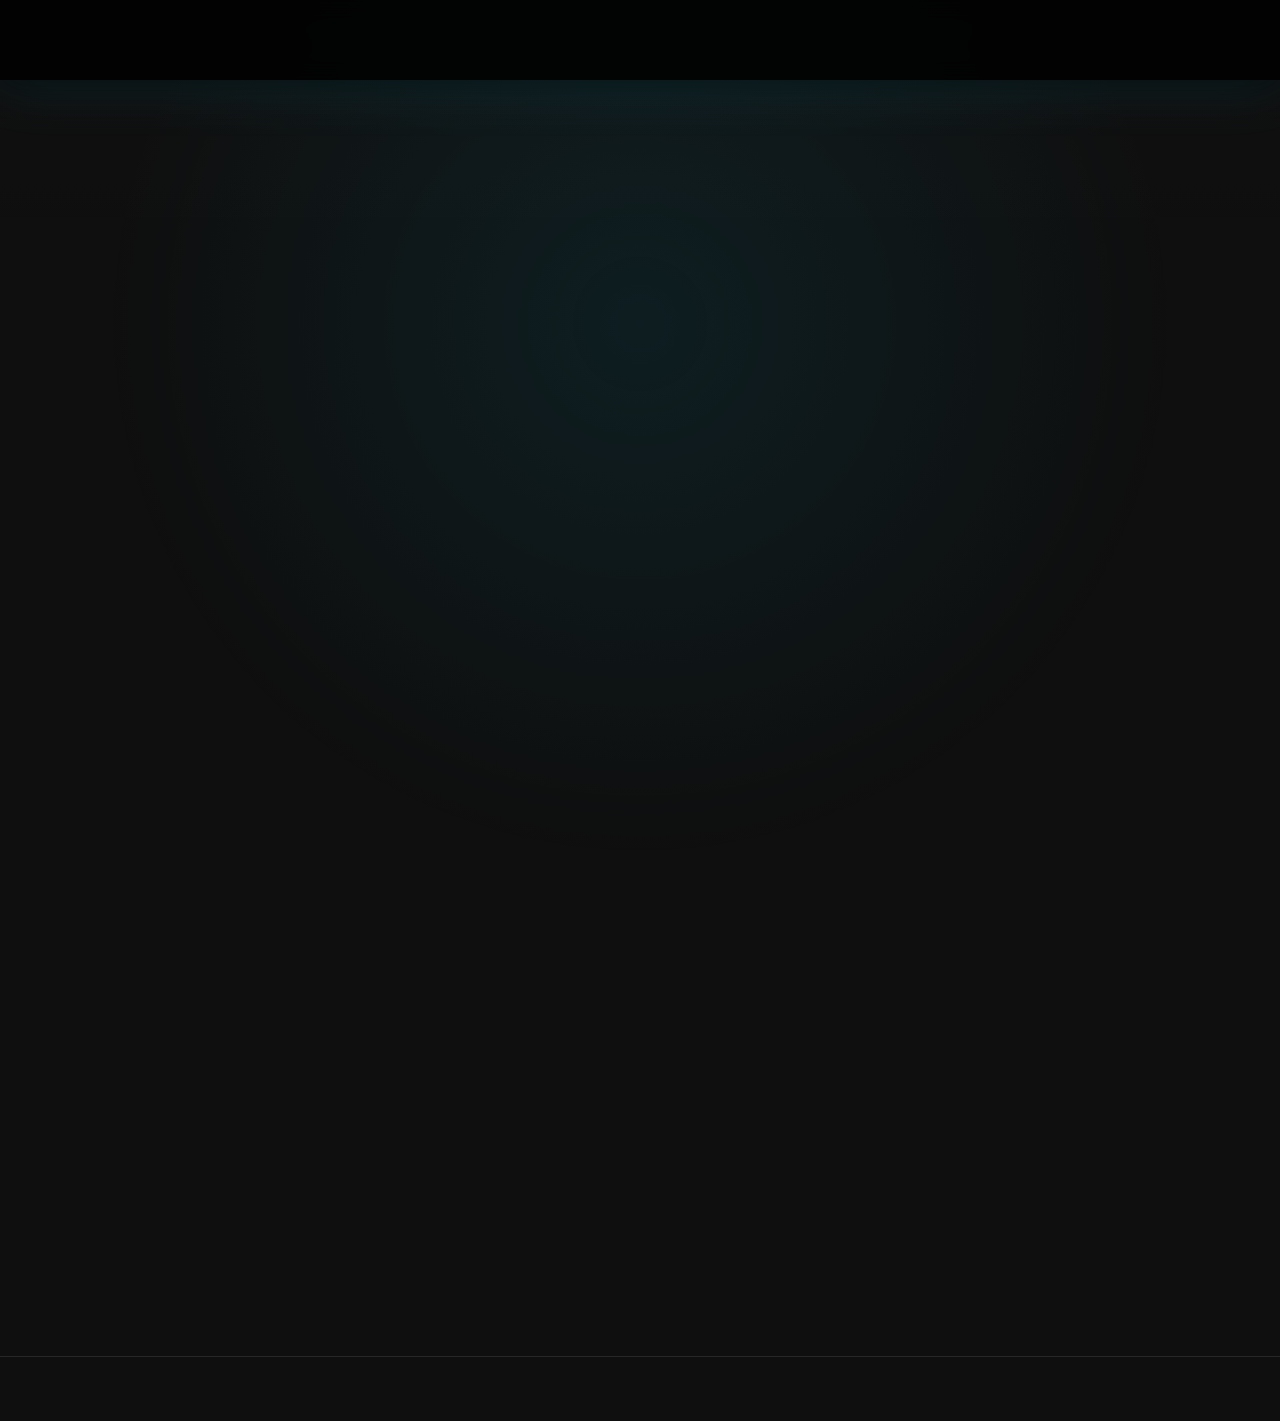
==== commit 6d2b5491: "Update index.html" ====
--- a/index.html
+++ b/index.html
@@ -3,115 +3,42 @@
 <head>
   <meta charset="UTF-8" />
   <meta name="viewport" content="width=device-width, initial-scale=1" />
-  <meta name="description" content="Digital restoration of MiniDV, VHS, Hi8, and forgotten drives. Preserving memory with integrity. No hype. No noise. Just truth." />
+  <meta name="description" content="Digital restoration of MiniDV, VHS, Hi8. Integrity first." />
+  <meta name="theme-color" content="#0f0f0f">
   <title>Stylish Horizon</title>
   
-  <!-- Mobile Browser Styling -->
-  <meta name="theme-color" content="#0f0f0f">
-  <meta name="apple-mobile-web-app-status-bar-style" content="black-translucent">
-
-  <!-- PWA & Favicons -->
-  <link rel="apple-touch-icon" sizes="180x180" href="/assets/media/apple-touch-icon.png">
-  <link rel="icon" type="image/png" sizes="32x32" href="/assets/media/favicon-32x32.png">
-  <link rel="icon" type="image/png" sizes="16x16" href="/assets/media/favicon-16x16.png">
-  <link rel="shortcut icon" href="/assets/media/favicon.ico">
-  <link rel="manifest" href="/assets/media/site.webmanifest">
-
-  <!-- Preconnect to Archive -->
-  <link rel="preconnect" href="https://archive.org">
-  <link rel="dns-prefetch" href="https://archive.org">
-
-  <!-- CSP -->
-  <meta http-equiv="Content-Security-Policy" content="
-  default-src 'self';
-  img-src 'self' https://stylishhorizon.github.io https://archive.org https://*.archive.org;
-  style-src 'self' https://fonts.googleapis.com 'unsafe-inline';
-  font-src 'self' https://fonts.gstatic.com;
-  connect-src 'self' https://*.google-analytics.com https://www.googletagmanager.com;
-  script-src 'self' 'unsafe-inline' https://www.googletagmanager.com https://www.google-analytics.com;
-">
-
-  <!-- GTM -->
-  <script async>
-    (function(w,d,s,l,i){w[l]=w[l]||[];w[l].push({'gtm.start': new Date().getTime(),event:'gtm.js'});var f=d.getElementsByTagName(s)[0], j=d.createElement(s),dl=l!='dataLayer'?'&l='+l:'';j.async=true;j.src= 'https://www.googletagmanager.com/gtm.js?id='+i+dl;f.parentNode.insertBefore(j,f);})(window,document,'script','dataLayer','GTM-MN6WG3K6');
-  </script>
-
-  <!-- SEO JSON-LD -->
-  <script type="application/ld+json">
-  {
-    "@context": "https://schema.org",
-    "@type": "ProfessionalService",
-    "name": "Stylish Horizon",
-    "image": "https://stylishhorizon.github.io/assets/media/og-image.png",
-    "description": "Professional digital restoration of MiniDV, VHS, and Hi8 tapes with integrity.",
-    "priceRange": "$$",
-    "url": "https://stylishhorizon.github.io"
-  }
-  </script>
-
-  <!-- Social Meta -->
-  <meta property="og:type" content="website">
-  <meta property="og:url" content="https://stylishhorizon.github.io/index.html">
-  <meta property="og:title" content="Stylish Horizon: Honest Digital Restoration">
-  <meta property="og:description" content="Digital restoration of MiniDV, VHS, Hi8. Preserving memory with integrity.">
-  <meta property="og:image" content="https://stylishhorizon.github.io/assets/media/og-image.png">
-  
-  <!-- CSS -->
-  <link rel="preload" href="https://fonts.googleapis.com/css2?family=Inter:wght@300;500;700&display=swap" as="style">
   <link rel="stylesheet" href="https://fonts.googleapis.com/css2?family=Inter:wght@300;500;700&display=swap">
   <link rel="stylesheet" href="style.css">
 </head>
 <body>
-  <noscript><iframe src="https://www.googletagmanager.com/ns.html?id=GTM-MN6WG3K6" height="0" width="0" style="display:none;visibility:hidden"></iframe></noscript>
   <div class="parallax-bg" aria-hidden="true"></div>
-
-  <nav id="site-nav" aria-label="Main navigation">
-    <div class="nav-container">
-      <a class="logo-title" href="index.html">
-        <picture>
-          <source srcset="assets/media/StylishHorizon_Clear.webp" type="image/webp">
-          <img class="logo" src="assets/media/StylishHorizon_Black.png" alt="Stylish Horizon" loading="lazy" />
-        </picture>
-        <p class="site-title">Stylish Horizon</p>
-      </a>
-      <button id="burger" aria-label="Menu" aria-controls="primary-navigation" aria-expanded="false">&#9776;</button>
-      <ul id="primary-navigation" class="nav-links">
-        <li><a href="index.html" class="active">Home</a></li>
-        <li><a href="manifest.html">Why Now</a></li>
-        <li><a href="archive.html">Results</a></li>
-        <li><a href="contact.html">Contact</a></li>
-      </ul>
-    </div>
-  </nav>
+  
+  <!-- NAV (Injected by JS) -->
+  <nav id="site-nav" aria-label="Main navigation"></nav>
 
   <main>
-<section class="hero" id="hero">
+    <section class="hero" id="hero">
       <div class="hero-slider-wrapper">
-        
-        <!-- Wrapper for the card style -->
         <div class="comparison-item">
-          <!-- The slider itself -->
+          <!-- Add ratio-4-3 class here if square, or ratio-16-9 -->
           <div class="comparison-container ratio-4-3"
-               data-modal-title="Dog Scene: 720i (674KB) vs 4K (10.8MB)"
+               data-modal-title="Dog Scene: 720i vs 4K"
                data-before-thumb="assets/media/thumbnails/720i_Dog_thumb.jpg"
                data-after-thumb="assets/media/thumbnails/4k_Dog_thumb.jpg"
                data-before-full="https://archive.org/download/countryside_202512/720i_Dog.png"
                data-after-full="https://archive.org/download/countryside_202512/4k_Dog.png">
-            <img class="comparison-before" src="assets/media/thumbnails/720i_Dog_thumb.jpg" alt="Before" loading="eager">
-            <img class="comparison-after" src="assets/media/thumbnails/4k_Dog_thumb.jpg" alt="After" loading="eager">
+            <img class="comparison-before" src="assets/media/thumbnails/720i_Dog_thumb.jpg" alt="Before">
+            <img class="comparison-after" src="assets/media/thumbnails/4k_Dog_thumb.jpg" alt="After">
             <div class="comparison-slider"></div>
-            <div class="slider-hint">Drag to compare • Click for full quality</div>
+            <div class="slider-hint">Drag to compare • Click for full</div>
           </div>
         </div>
-
       </div>
 
       <div class="hero-content">
         <h1>Digital restoration with integrity</h1>
         <p>No hype. No noise. Just memory.</p>
-        <p>We restore MiniDV tapes, VHS, Hi8, and forgotten drives.</p>
       </div>
-      
       <div class="quick-links">
         <div class="button-group">
           <a href="contact.html" class="button">Start Now</a>
@@ -120,46 +47,33 @@
       </div>
     </section>
 
-    <section id="what">
+    <section>
       <h2>What we do</h2>
       <div class="text-block">
-        <p>We restore MiniDV, VHS, Hi8, and forgotten drives. If it still breathes—we help it speak again.</p>
-        <p>Every frame is inspected manually. No filters. No nostalgia filters. Just the truth, frame by frame.</p>
-      </div>
-    </section>
-
-    <section id="how">
-      <h2>How it works</h2>
-      <div class="text-block">
-        <p>No shipping hassles. We connect you with trusted local studios for capture.</p>
-        <p>No subscriptions. You pay only for what you need. From there: hand-reviewed trims, gentle deinterlacing, natural color balance.</p>
+        <p>We restore MiniDV, VHS, Hi8. Every frame is inspected manually. No filters. Just truth.</p>
       </div>
     </section>
   </main>
 
-  <!-- Shared Modal -->
+  <!-- SHARED MODAL -->
   <div id="comparisonModal" class="modal">
     <div class="modal-content">
       <span class="modal-close">&times;</span>
       <div class="modal-comparison">
         <div class="comparison-container" id="modalComparisonContainer">
-          <img class="comparison-before" id="modalBefore" alt="Before restoration">
-          <img class="comparison-after" id="modalAfter" alt="After restoration">
+          <img class="comparison-before" id="modalBefore">
+          <img class="comparison-after" id="modalAfter">
           <div class="comparison-slider"></div>
         </div>
       </div>
-      <div class="modal-info">
-        <p id="modalTitle"></p>
-        <p style="font-size: 0.85rem; margin-top: 0.5rem;">Drag slider to compare • ESC to close</p>
-      </div>
+      <p id="modalTitle" class="modal-info"></p>
     </div>
   </div>
 
-  <footer role="contentinfo">
-    <img src="assets/media/StylishHorizon_Clear.webp" alt="Logo" loading="lazy" />
-    <p>© <span id="year"></span> Stylish Horizon | <a href="mailto:stylishhorizon@gmail.com">stylishhorizon@gmail.com</a></p>
-  </footer>
-
-  <script src="script.js" defer></script>
+  <!-- FOOTER (Injected by JS) -->
+  <footer role="contentinfo"></footer>
+  
+  <!-- Use app.js now -->
+  <script src="app.js" defer></script>
 </body>
 </html>
--- a/style.css
+++ b/style.css
@@ -1,23 +1,29 @@
-/* ================== BASE & RESET ================== */
-*, *::before, *::after {
-  box-sizing: border-box;
-}
-
+/* =========================================
+   1. VARIABLES & RESET
+   ========================================= */
 :root {
+  /* Colors */
   --bg-a: #0f0f0f;
   --bg-b: #0a0a0a;
   --bg-c: #050505;
   --font-color-main: #f0f0f0;
   --font-color-secondary: #aaaaaa;
   --highlight-color: #00d4ff;
+
+  /* Spacing */
+  --nav-height: 80px;
+}
+
+*, *::before, *::after {
+  box-sizing: border-box;
 }
 
 html {
   scroll-behavior: smooth;
   text-rendering: optimizeLegibility;
   -webkit-font-smoothing: antialiased;
-  overflow-x: hidden;
   width: 100%;
+  overflow-x: hidden; /* Critical for mobile stability */
 }
 
 body {
@@ -27,12 +33,13 @@
   background: var(--bg-a);
   color: var(--font-color-main);
   margin: 0;
-  overflow-x: hidden;
   width: 100%;
+  overflow-x: hidden; /* Double safety */
   position: relative;
   animation: breathing-bg 30s ease-in-out infinite;
 }
 
+/* Background Animation */
 @keyframes breathing-bg {
   0%, 100% { background: var(--bg-a); }
   50% { background: var(--bg-b); }
@@ -44,10 +51,13 @@
   * { animation: none !important; transition: none !important; }
 }
 
-/* ================== PARALLAX BACKGROUND ================== */
+
+/* =========================================
+   2. PARALLAX BACKGROUND
+   ========================================= */
 .parallax-bg {
   position: fixed;
-  inset: -20vh -20vw;
+  inset: -20vh -20vw; /* Oversized for desktop parallax effect */
   z-index: -1;
   pointer-events: none;
   background:
@@ -57,6 +67,7 @@
   will-change: transform;
 }
 
+/* Mobile Fix: Clamp background to viewport to prevent scroll issues */
 @media (max-width: 768px) {
   .parallax-bg {
     inset: 0;
@@ -64,24 +75,32 @@
   }
 }
 
-/* ================== NAVIGATION ================== */
+
+/* =========================================
+   3. NAVIGATION
+   ========================================= */
 #site-nav {
-  position: fixed; top: 0; left: 0; width: 100%;
+  position: fixed; 
+  top: 0; left: 0; width: 100%;
+  height: var(--nav-height);
   background: rgba(0, 0, 0, 0.85);
   z-index: 1000;
   backdrop-filter: blur(10px);
   -webkit-backdrop-filter: blur(10px);
   transition: transform 0.3s ease-in-out;
   box-shadow: 0 4px 30px rgba(0, 0, 0, 0.5), 0 0 60px rgba(0, 212, 255, 0.15);
-  padding-top: env(safe-area-inset-top);
-}
+  padding-top: env(safe-area-inset-top); /* Safe area for notched phones */
+}
+
 #site-nav.hidden { transform: translateY(-100%); }
 
 .nav-container {
   display: flex; justify-content: space-between; align-items: center;
-  padding: 1rem 2rem; max-width: 1200px; margin: 0 auto;
-}
-
+  height: 100%;
+  padding: 0 2rem; max-width: 1200px; margin: 0 auto;
+}
+
+/* Logo */
 .logo-title {
   display: flex; align-items: center; text-decoration: none; gap: 1rem;
   transition: transform 0.2s ease;
@@ -106,12 +125,14 @@
 }
 .logo-title:hover .logo { filter: drop-shadow(0 0 20px rgba(0, 212, 255, 0.8)); }
 
+/* Burger Menu (Mobile) */
 #burger {
   display: none; background: transparent; border: none;
   color: var(--font-color-main); font-size: 2rem; cursor: pointer;
-}
-#burger:hover { color: var(--highlight-color); }
-
+  padding: 0.5rem;
+}
+
+/* Links */
 .nav-links { display: flex; gap: 1.5rem; list-style: none; margin: 0; padding: 0; }
 .nav-links a {
   color: var(--font-color-main); text-decoration: none; position: relative;
@@ -126,6 +147,7 @@
 }
 .nav-links a:hover::after, .nav-links a.active::after { width: 100%; }
 
+/* Mobile Menu Logic */
 @media(max-width:768px) {
   #burger { display: block; }
   .nav-links {
@@ -133,35 +155,46 @@
     top: 100%; left: 0; width: 100%;
     background: rgba(0, 0, 0, 0.95); padding: 1rem 0;
     backdrop-filter: blur(10px);
+    border-bottom: 1px solid rgba(255,255,255,0.1);
   }
   .nav-links.show { display: flex; }
-  .nav-links a { padding: 0.5rem 2rem; display: block; }
-}
-
-/* ================== SECTIONS & TYPOGRAPHY ================== */
-main { padding-top: 80px; }
+  .nav-links a { padding: 1rem 2rem; display: block; font-size: 1.1rem; }
+}
+
+
+/* =========================================
+   4. LAYOUT & SECTIONS
+   ========================================= */
+main { padding-top: var(--nav-height); }
+
 section {
-  scroll-margin-top: 80px; max-width: 800px; margin: 4rem auto; padding: 0 1rem;
+  scroll-margin-top: var(--nav-height);
+  max-width: 800px; margin: 4rem auto; padding: 0 1rem;
   opacity: 0; transform: translateY(20px) scale(0.98);
   transition: opacity 0.6s ease-out, transform 0.6s ease-out;
 }
 section.visible { opacity: 1; transform: translateY(0) scale(1); }
 
-h1 { letter-spacing: -0.02em; font-weight: 700; }
+h1 { letter-spacing: -0.02em; font-weight: 700; line-height: 1.2; }
 h2 {
   font-size: 2.5rem; font-weight: 700; text-align: center;
   margin-bottom: 2rem; color: rgba(0, 212, 255, 0.9);
   text-shadow: 0 0 30px rgba(0, 212, 255, 0.4);
 }
-.text-block { margin-bottom: 1.6em; line-height: 1.7; }
-
-/* ================== HERO & BUTTONS ================== */
+.text-block { margin-bottom: 1.6em; line-height: 1.7; font-size: 1.1rem; }
+
+
+/* =========================================
+   5. HERO SECTION
+   ========================================= */
 .hero {
   display: flex; flex-direction: column; align-items: center;
-  min-height: 70vh; padding: 2rem 1rem; text-align: center;
+  min-height: 70vh; /* Ensures it looks substantial */
+  padding: 2rem 1rem; text-align: center;
 }
 .hero-content { font-size: 1.5rem; font-weight: 500; margin-bottom: 2rem; }
 
+/* Buttons */
 .quick-links { margin-top: 2rem; display: flex; justify-content: center; }
 .button-group { display: flex; gap: 1rem; flex-wrap: wrap; justify-content: center; }
 
@@ -171,6 +204,7 @@
   position: relative; overflow: hidden; font-weight: 500;
   box-shadow: 0 0 30px rgba(0, 212, 255, 0.2);
   transition: transform 0.3s ease, box-shadow 0.3s ease;
+  background: rgba(0,0,0,0.3);
 }
 .button::before {
   content: ''; position: absolute; top: 0; left: -100%; width: 100%; height: 100%;
@@ -184,118 +218,149 @@
   transform: translateY(-2px);
 }
 
-/* ================== HERO SLIDER (ADAPTIVE) ================== */
+
+/* =========================================
+   6. UNIVERSAL COMPARISON SLIDER (The Core)
+   ========================================= */
+/* Wrapper for aesthetics (Border, Glow) */
+.comparison-item {
+  background: rgba(255, 255, 255, 0.02);
+  border-radius: 8px; padding: 10px;
+  transition: transform 0.3s ease, box-shadow 0.3s ease;
+  box-shadow: 0 8px 30px rgba(0, 0, 0, 0.5);
+  display: block; 
+  width: auto;
+}
+.comparison-item:hover {
+  transform: translateY(-4px);
+  box-shadow: 0 12px 50px rgba(0, 212, 255, 0.4);
+}
+
+/* Slider Container (The Functional Part) */
+.comparison-container {
+  position: relative;
+  width: 100%;           /* Default: fit width (Mobile/Grid) */
+  height: auto;          /* Height defined by aspect ratio */
+  margin: 0 auto;
+  user-select: none;     /* Prevent text selection */
+  -webkit-user-select: none;
+  background: #000;
+  border-radius: 4px;
+  overflow: hidden;
+  cursor: ew-resize; 
+  touch-action: pan-y;   /* Allow vertical scroll, block horizontal */
+}
+
+/* Aspect Ratio Helpers */
+.comparison-container.ratio-4-3 { aspect-ratio: 4 / 3; }
+.comparison-container.ratio-16-9 { aspect-ratio: 16 / 9; }
+
+/* Images */
+.comparison-container img {
+  position: absolute; top: 0; left: 0;
+  width: 100%; height: 100%;
+  object-fit: cover; /* Ensures fill without distortion */
+  pointer-events: none; 
+  display: block;
+}
+
+/* Layers */
+.comparison-before { z-index: 1; }
+.comparison-after  { z-index: 2; clip-path: inset(0 0 0 50%); }
+
+/* Slider Handle */
+.comparison-slider {
+  position: absolute; top: 0; bottom: 0; left: 50%;
+  width: 2px;
+  background: var(--highlight-color);
+  transform: translateX(-50%);
+  z-index: 20;
+  box-shadow: 0 0 10px rgba(0, 212, 255, 0.8);
+  touch-action: none; /* Crucial: Block ALL scroll when grabbing handle */
+}
+
+/* Arrows */
+.comparison-slider::before, .comparison-slider::after {
+  content: '⟨';
+  position: absolute; top: 50%; width: 32px; height: 32px;
+  background: var(--highlight-color); color: #000;
+  border-radius: 50%;
+  display: flex; align-items: center; justify-content: center;
+  font-weight: bold;
+  transform: translateY(-50%);
+  box-shadow: 0 0 15px rgba(0, 212, 255, 0.5);
+  left: -16px; opacity: 1; transition: opacity 0.2s;
+}
+.comparison-slider::after { content: '⟩'; left: auto; right: -16px; }
+
+/* Hide arrows near edges */
+.comparison-container.edge-left .comparison-slider::before { opacity: 0; }
+.comparison-container.edge-right .comparison-slider::after { opacity: 0; }
+
+/* Loading Spinner */
+.comparison-container::before {
+  content: ''; position: absolute;
+  top: 50%; left: 50%;
+  width: 40px; height: 40px; margin: -20px 0 0 -20px;
+  border: 3px solid rgba(255, 255, 255, 0.1);
+  border-top-color: var(--highlight-color);
+  border-radius: 50%;
+  animation: spinner 0.8s linear infinite;
+  z-index: 5;
+}
+.comparison-container.loaded::before { display: none; }
+@keyframes spinner { to { transform: rotate(360deg); } }
+
+/* Slider Hint Text */
+.slider-hint {
+  position: absolute; bottom: 1rem; left: 50%; transform: translateX(-50%);
+  background: rgba(0, 0, 0, 0.7); padding: 0.5rem 1rem; border-radius: 20px;
+  font-size: 0.8rem; color: var(--highlight-color); pointer-events: none;
+  z-index: 15; backdrop-filter: blur(10px); width: max-content;
+}
+
+
+/* =========================================
+   7. HERO VS GRID CONTEXTS
+   ========================================= */
+
+/* Hero Slider Wrapper */
 .hero-slider-wrapper {
   width: 100%; max-width: 1200px;
   margin: 0 auto 2rem; padding: 10px;
   display: flex; justify-content: center; align-items: center;
 }
 
-.hero-slider-wrapper .comparison-item { width: auto; }
-
-/* Mobile Logic: Width driven */
-.hero-slider-wrapper .comparison-container {
-  width: 100%;
-  max-width: 500px;
-  height: auto;
-  aspect-ratio: 4 / 3;
-  margin: 0 auto;
-  position: relative;
-  overflow: hidden;
-  border-radius: 4px;
-  cursor: pointer;
-  user-select: none;
-  background: #000;
-}
-
-/* Desktop/TV Logic: Height driven */
+/* MOBILE HERO: Width priority */
+@media (max-width: 767px) {
+  .hero-slider-wrapper .comparison-container {
+    max-width: 500px; /* Don't get too huge on tablets */
+  }
+}
+
+/* DESKTOP HERO: Height priority (Looks good on TV) */
 @media (min-width: 768px) {
   .hero-slider-wrapper .comparison-container {
-    width: auto;
-    max-width: none;
-    height: 60vh;
+    width: auto;         /* Unset width constraint */
+    height: 60vh;        /* Fixed height */
+    max-width: none;     /* Allow width to grow based on aspect ratio */
   }
 }
 
-/* ================== COMPARISON GRID ITEMS ================== */
+/* GRID CONTEXT (Archive Page) */
 .comparison-grid {
-  display: grid; grid-template-columns: repeat(auto-fit, minmax(300px, 1fr));
+  display: grid; 
+  grid-template-columns: repeat(auto-fit, minmax(300px, 1fr));
   gap: 2rem; margin: 2rem 0;
 }
-
-.comparison-item {
-  background: rgba(255, 255, 255, 0.02); border-radius: 8px; padding: 1rem;
-  transition: transform 0.3s ease, box-shadow 0.3s ease;
-  box-shadow: 0 8px 30px rgba(0, 0, 0, 0.5);
-  display: block; 
-}
-.comparison-item:hover {
-  transform: translateY(-4px);
-  box-shadow: 0 12px 50px rgba(0, 212, 255, 0.4);
-}
-.comparison-item h3 { color: var(--highlight-color); text-align: center; margin-bottom: 0.5rem; }
-.comparison-item p { text-align: center; font-size: 0.85rem; color: var(--font-color-secondary); margin-bottom: 1rem; }
-
-/* ================== SLIDER UI ELEMENTS ================== */
-.comparison-container img {
-  position: absolute; top: 0; left: 0; width: 100%; height: 100%;
-  object-fit: cover; pointer-events: none; display: block;
-}
-
-.comparison-before { z-index: 1; }
-.comparison-after { z-index: 2; clip-path: inset(0 0 0 50%); }
-
-.comparison-container::before {
-  content: ''; position: absolute; top: 50%; left: 50%;
-  width: 40px; height: 40px; margin: -20px 0 0 -20px;
-  border: 3px solid rgba(0, 212, 255, 0.2);
-  border-top-color: var(--highlight-color); border-radius: 50%;
-  animation: spinner 0.8s linear infinite; z-index: 10;
-}
-.comparison-container.loaded::before { display: none; }
-@keyframes spinner { to { transform: rotate(360deg); } }
-
-.comparison-slider {
-  position: absolute; top: 0; left: 50%; width: 3px; height: 100%;
-  background: var(--highlight-color); transform: translateX(-50%);
-  cursor: ew-resize; box-shadow: 0 0 10px rgba(0, 212, 255, 0.8); 
-  z-index: 20;
-}
-
-.comparison-slider::before, .comparison-slider::after {
-  position: absolute; top: 50%; transform: translateY(-50%) scale(1);
-  background: var(--highlight-color); color: #000;
-  width: 30px; height: 30px; border-radius: 50%;
-  display: flex; align-items: center; justify-content: center;
-  font-weight: bold; box-shadow: 0 0 15px rgba(0, 212, 255, 0.8);
-  content: '⟨'; left: -15px;
-  transition: opacity 0.2s ease, transform 0.2s ease;
-  opacity: 1;
-}
-.comparison-slider::after { content: '⟩'; right: -15px; left: auto; }
-
-.comparison-container.edge-left .comparison-slider::before {
-  opacity: 0; transform: translateY(-50%) scale(0.5);
-}
-.comparison-container.edge-right .comparison-slider::after {
-  opacity: 0; transform: translateY(-50%) scale(0.5);
-}
-
-.slider-hint {
-  position: absolute; bottom: 1rem; left: 50%; transform: translateX(-50%);
-  background: rgba(0, 0, 0, 0.7); padding: 0.5rem 1rem; border-radius: 20px;
-  font-size: 0.9rem; color: var(--highlight-color); pointer-events: none;
-  z-index: 15; backdrop-filter: blur(10px);
-}
-
-.comparison-container.ratio-4-3 { aspect-ratio: 4 / 3; }
-@media (min-width: 768px) {
-  .comparison-grid .comparison-container.ratio-4-3 {
-    max-width: 85%; margin-left: auto; margin-right: auto;
-  }
-}
-
-/* ================== MODAL ================== */
+/* In Grid, always respect width logic */
+.comparison-grid .comparison-item h3 { color: var(--highlight-color); text-align: center; margin-bottom: 0.5rem; }
+.comparison-grid .comparison-item p { text-align: center; font-size: 0.85rem; color: var(--font-color-secondary); margin-bottom: 1rem; }
+
+
+/* =========================================
+   8. MODAL (FULL SCREEN)
+   ========================================= */
 .modal {
   display: none; position: fixed; z-index: 2000; left: 0; top: 0;
   width: 100%; height: 100%; background: rgba(0, 0, 0, 0.95);
@@ -304,25 +369,56 @@
 .modal.active { display: flex; }
 
 .modal-content {
-  position: relative; width: 90%; max-width: 1400px; max-height: 90vh;
-  background: rgba(15, 15, 15, 0.95); border-radius: 8px; padding: 2rem;
-  box-shadow: 0 20px 80px rgba(0, 212, 255, 0.4);
-}
+  position: relative; width: 100%; height: 100%;
+  display: flex; flex-direction: column; align-items: center; justify-content: center;
+  padding: 1rem;
+}
+
 .modal-close {
-  position: absolute; top: 1rem; right: 1rem; font-size: 2rem;
-  color: var(--font-color-main); cursor: pointer; z-index: 10;
+  position: absolute; top: 20px; right: 20px; font-size: 3rem;
+  color: var(--font-color-main); cursor: pointer; z-index: 2001;
+  line-height: 1;
 }
 .modal-close:hover { color: var(--highlight-color); }
-.modal-comparison { position: relative; width: 100%; max-height: 70vh; aspect-ratio: 16 / 9; }
+
+.modal-comparison { 
+  position: relative; 
+  width: 100%; height: 85%; /* Leave room for text */
+  display: flex; align-items: center; justify-content: center;
+}
+
+/* Modal Internal Slider: Fit to Screen */
+.modal-comparison .comparison-container {
+  width: auto;
+  height: auto;
+  max-width: 95vw;
+  max-height: 85vh;
+  aspect-ratio: auto; /* Let image decide, or fallback */
+  background: transparent;
+}
+.modal-comparison img { object-fit: contain; } /* Show full image */
+
 .modal-info { text-align: center; margin-top: 1rem; color: var(--font-color-secondary); }
 
-/* ================== TABLES & VIDEO ================== */
+
+/* =========================================
+   9. TABLES & VIDEOS
+   ========================================= */
 .packages-table {
   width: 100%; border-collapse: collapse; margin: 2rem 0;
   background: rgba(255, 255, 255, 0.02); border-radius: 8px; overflow: hidden;
 }
 .packages-table th, .packages-table td { padding: 1rem; text-align: left; border-bottom: 1px solid rgba(255, 255, 255, 0.05); }
 .packages-table th { color: var(--highlight-color); text-transform: uppercase; font-size: 0.85rem; }
+
+/* Responsive Table */
+@media(max-width: 768px) {
+  .packages-table { display: block; }
+  .packages-table thead { display: none; }
+  .packages-table tr { display: block; margin-bottom: 1rem; border: 1px solid rgba(255,255,255,0.1); }
+  .packages-table td { display: block; text-align: right; position: relative; padding-left: 50%; }
+  .packages-table td::before { content: attr(data-label); position: absolute; left: 0.5rem; color: var(--highlight-color); }
+}
 
 .videos { display: grid; grid-template-columns: repeat(auto-fit, minmax(280px, 1fr)); gap: 2rem; margin: 2rem 0; }
 .video-container {
@@ -338,13 +434,10 @@
 .video-container iframe { position: absolute; top: 0; left: 0; width: 100%; height: 100%; border: none; }
 .video-container p { text-align: center; margin-top: 0.5rem; color: var(--font-color-secondary); }
 
-/* ================== FOOTER ================== */
-footer { text-align: center; padding: 2rem 0; margin-top: 4rem; border-top: 1px solid rgba(255, 255, 255, 0.1); }
-footer img { height: 30px; opacity: 0.6; }
-footer img:hover { opacity: 0.9; }
-footer a { color: var(--highlight-color); text-decoration: none; }
-
-/* ================== CONTACT & CHAT ================== */
+
+/* =========================================
+   10. CONTACT (Tally & Chat)
+   ========================================= */
 .tally-container {
   max-width: 800px; margin: 0 auto;
   background: rgba(255, 255, 255, 0.02); border-radius: 8px; overflow: hidden;
@@ -414,13 +507,11 @@
   #bill-chat-window { width: calc(100vw - 48px); }
 }
 
-/* ================== RESPONSIVE UTILITIES ================== */
-@media(max-width: 768px) {
-  .modal-content { width: 95%; padding: 1rem; }
-  .comparison-grid { grid-template-columns: 1fr; }
-  .packages-table { display: block; }
-  .packages-table thead { display: none; }
-  .packages-table tr { display: block; margin-bottom: 1rem; border: 1px solid rgba(255,255,255,0.1); }
-  .packages-table td { display: block; text-align: right; position: relative; padding-left: 50%; }
-  .packages-table td::before { content: attr(data-label); position: absolute; left: 0.5rem; color: var(--highlight-color); }
-}
+
+/* =========================================
+   11. FOOTER
+   ========================================= */
+footer { text-align: center; padding: 2rem 0; margin-top: 4rem; border-top: 1px solid rgba(255, 255, 255, 0.1); }
+footer img { height: 30px; opacity: 0.6; }
+footer img:hover { opacity: 0.9; }
+footer a { color: var(--highlight-color); text-decoration: none; }
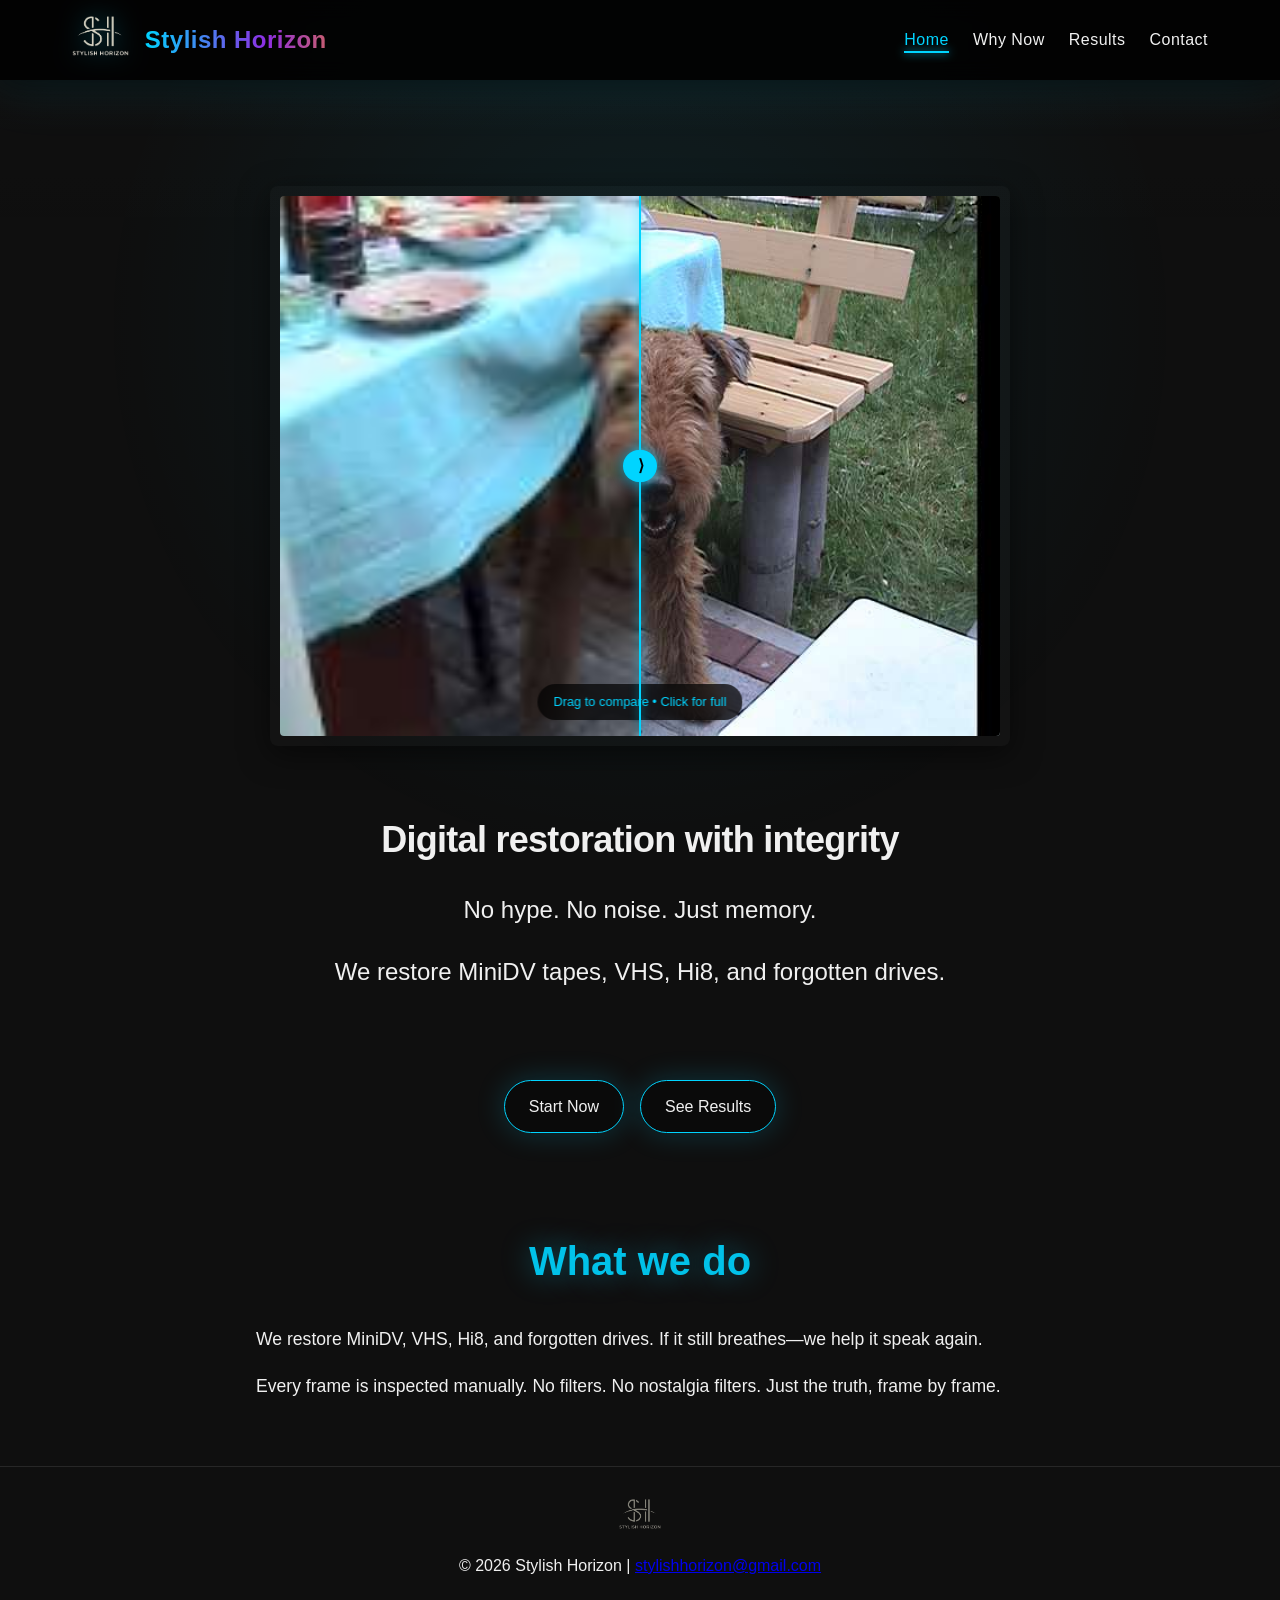
==== commit 7eb9637f: "Update index.html" ====
--- a/index.html
+++ b/index.html
@@ -12,23 +12,24 @@
 </head>
 <body>
   <div class="parallax-bg" aria-hidden="true"></div>
-  
-  <!-- NAV (Injected by JS) -->
   <nav id="site-nav" aria-label="Main navigation"></nav>
 
   <main>
     <section class="hero" id="hero">
       <div class="hero-slider-wrapper">
         <div class="comparison-item">
-          <!-- Add ratio-4-3 class here if square, or ratio-16-9 -->
+          <!-- Main Slider with correct Data Attributes for Modal -->
           <div class="comparison-container ratio-4-3"
                data-modal-title="Dog Scene: 720i vs 4K"
                data-before-thumb="assets/media/thumbnails/720i_Dog_thumb.jpg"
                data-after-thumb="assets/media/thumbnails/4k_Dog_thumb.jpg"
                data-before-full="https://archive.org/download/countryside_202512/720i_Dog.png"
                data-after-full="https://archive.org/download/countryside_202512/4k_Dog.png">
-            <img class="comparison-before" src="assets/media/thumbnails/720i_Dog_thumb.jpg" alt="Before">
-            <img class="comparison-after" src="assets/media/thumbnails/4k_Dog_thumb.jpg" alt="After">
+            
+            <!-- Added fetchpriority to fix desktop score -->
+            <img class="comparison-before" src="assets/media/thumbnails/720i_Dog_thumb.jpg" alt="Before" loading="eager" fetchpriority="high">
+            <img class="comparison-after" src="assets/media/thumbnails/4k_Dog_thumb.jpg" alt="After" loading="eager" fetchpriority="high">
+            
             <div class="comparison-slider"></div>
             <div class="slider-hint">Drag to compare • Click for full</div>
           </div>
@@ -38,6 +39,7 @@
       <div class="hero-content">
         <h1>Digital restoration with integrity</h1>
         <p>No hype. No noise. Just memory.</p>
+        <p>We restore MiniDV tapes, VHS, Hi8, and forgotten drives.</p>
       </div>
       <div class="quick-links">
         <div class="button-group">
@@ -50,19 +52,19 @@
     <section>
       <h2>What we do</h2>
       <div class="text-block">
-        <p>We restore MiniDV, VHS, Hi8. Every frame is inspected manually. No filters. Just truth.</p>
+        <p>We restore MiniDV, VHS, Hi8, and forgotten drives. If it still breathes—we help it speak again.</p>
+        <p>Every frame is inspected manually. No filters. No nostalgia filters. Just the truth, frame by frame.</p>
       </div>
     </section>
   </main>
 
-  <!-- SHARED MODAL -->
   <div id="comparisonModal" class="modal">
     <div class="modal-content">
       <span class="modal-close">&times;</span>
       <div class="modal-comparison">
         <div class="comparison-container" id="modalComparisonContainer">
-          <img class="comparison-before" id="modalBefore">
-          <img class="comparison-after" id="modalAfter">
+          <img class="comparison-before" id="modalBefore" alt="Before">
+          <img class="comparison-after" id="modalAfter" alt="After">
           <div class="comparison-slider"></div>
         </div>
       </div>
@@ -70,10 +72,7 @@
     </div>
   </div>
 
-  <!-- FOOTER (Injected by JS) -->
   <footer role="contentinfo"></footer>
-  
-  <!-- Use app.js now -->
   <script src="app.js" defer></script>
 </body>
 </html>
--- a/style.css
+++ b/style.css
@@ -2,28 +2,23 @@
    1. VARIABLES & RESET
    ========================================= */
 :root {
-  /* Colors */
   --bg-a: #0f0f0f;
   --bg-b: #0a0a0a;
   --bg-c: #050505;
   --font-color-main: #f0f0f0;
   --font-color-secondary: #aaaaaa;
   --highlight-color: #00d4ff;
-
-  /* Spacing */
   --nav-height: 80px;
 }
 
-*, *::before, *::after {
-  box-sizing: border-box;
-}
+*, *::before, *::after { box-sizing: border-box; }
 
 html {
   scroll-behavior: smooth;
   text-rendering: optimizeLegibility;
   -webkit-font-smoothing: antialiased;
   width: 100%;
-  overflow-x: hidden; /* Critical for mobile stability */
+  overflow-x: hidden;
 }
 
 body {
@@ -34,12 +29,11 @@
   color: var(--font-color-main);
   margin: 0;
   width: 100%;
-  overflow-x: hidden; /* Double safety */
+  overflow-x: hidden;
   position: relative;
   animation: breathing-bg 30s ease-in-out infinite;
 }
 
-/* Background Animation */
 @keyframes breathing-bg {
   0%, 100% { background: var(--bg-a); }
   50% { background: var(--bg-b); }
@@ -51,13 +45,12 @@
   * { animation: none !important; transition: none !important; }
 }
 
-
 /* =========================================
    2. PARALLAX BACKGROUND
    ========================================= */
 .parallax-bg {
   position: fixed;
-  inset: -20vh -20vw; /* Oversized for desktop parallax effect */
+  inset: -20vh -20vw;
   z-index: -1;
   pointer-events: none;
   background:
@@ -66,38 +59,26 @@
   transform: translate3d(0, 0, 0);
   will-change: transform;
 }
-
-/* Mobile Fix: Clamp background to viewport to prevent scroll issues */
 @media (max-width: 768px) {
-  .parallax-bg {
-    inset: 0;
-    background-size: cover;
-  }
-}
-
-
-/* =========================================
-   3. NAVIGATION
+  .parallax-bg { inset: 0; background-size: cover; }
+}
+
+/* =========================================
+   3. NAVIGATION (Injected via JS)
    ========================================= */
 #site-nav {
-  position: fixed; 
-  top: 0; left: 0; width: 100%;
-  height: var(--nav-height);
-  background: rgba(0, 0, 0, 0.85);
-  z-index: 1000;
-  backdrop-filter: blur(10px);
-  -webkit-backdrop-filter: blur(10px);
+  position: fixed; top: 0; left: 0; width: 100%; height: var(--nav-height);
+  background: rgba(0, 0, 0, 0.85); z-index: 1000;
+  backdrop-filter: blur(10px); -webkit-backdrop-filter: blur(10px);
   transition: transform 0.3s ease-in-out;
   box-shadow: 0 4px 30px rgba(0, 0, 0, 0.5), 0 0 60px rgba(0, 212, 255, 0.15);
-  padding-top: env(safe-area-inset-top); /* Safe area for notched phones */
-}
-
+  padding-top: env(safe-area-inset-top);
+}
 #site-nav.hidden { transform: translateY(-100%); }
 
 .nav-container {
   display: flex; justify-content: space-between; align-items: center;
-  height: 100%;
-  padding: 0 2rem; max-width: 1200px; margin: 0 auto;
+  height: 100%; padding: 0 2rem; max-width: 1200px; margin: 0 auto;
 }
 
 /* Logo */
@@ -106,30 +87,20 @@
   transition: transform 0.2s ease;
 }
 .logo-title:hover { transform: translateY(-1px); }
-
 .logo-title .site-title {
   font-size: 1.5rem; font-weight: 700; letter-spacing: 0.02em;
   background: linear-gradient(90deg, #00d4ff, #8e2de2, #ff8c00, #00d4ff);
   -webkit-background-clip: text; background-clip: text; color: transparent;
   background-size: 200% 100%; animation: slide-bg 5s linear infinite;
 }
-@keyframes slide-bg {
-  0% { background-position: 0% 50%; }
-  100% { background-position: 200% 50%; }
-}
-
-.logo-title .logo {
-  height: 40px; 
-  filter: drop-shadow(0 0 12px rgba(0, 212, 255, 0.5));
-  transition: opacity 0.3s, filter 0.3s;
-}
+@keyframes slide-bg { 0% { background-position: 0% 50%; } 100% { background-position: 200% 50%; } }
+.logo-title .logo { height: 40px; filter: drop-shadow(0 0 12px rgba(0, 212, 255, 0.5)); transition: 0.3s; }
 .logo-title:hover .logo { filter: drop-shadow(0 0 20px rgba(0, 212, 255, 0.8)); }
 
-/* Burger Menu (Mobile) */
+/* Burger */
 #burger {
   display: none; background: transparent; border: none;
-  color: var(--font-color-main); font-size: 2rem; cursor: pointer;
-  padding: 0.5rem;
+  color: var(--font-color-main); font-size: 2rem; cursor: pointer; padding: 0.5rem;
 }
 
 /* Links */
@@ -142,31 +113,26 @@
 .nav-links a::after {
   content: ''; display: block; width: 0; height: 2px;
   background: var(--highlight-color); transition: width 0.3s ease;
-  position: absolute; bottom: -5px; left: 0;
-  box-shadow: 0 0 8px var(--highlight-color);
+  position: absolute; bottom: -5px; left: 0; box-shadow: 0 0 8px var(--highlight-color);
 }
 .nav-links a:hover::after, .nav-links a.active::after { width: 100%; }
 
-/* Mobile Menu Logic */
 @media(max-width:768px) {
   #burger { display: block; }
   .nav-links {
     display: none; flex-direction: column; position: absolute;
     top: 100%; left: 0; width: 100%;
     background: rgba(0, 0, 0, 0.95); padding: 1rem 0;
-    backdrop-filter: blur(10px);
-    border-bottom: 1px solid rgba(255,255,255,0.1);
+    backdrop-filter: blur(10px); border-bottom: 1px solid rgba(255,255,255,0.1);
   }
   .nav-links.show { display: flex; }
   .nav-links a { padding: 1rem 2rem; display: block; font-size: 1.1rem; }
 }
 
-
-/* =========================================
-   4. LAYOUT & SECTIONS
-   ========================================= */
-main { padding-top: var(--nav-height); }
-
+/* =========================================
+   4. LAYOUT & TYPOGRAPHY
+   ========================================= */
+main { padding-top: var(--nav-height); min-height: 80vh; }
 section {
   scroll-margin-top: var(--nav-height);
   max-width: 800px; margin: 4rem auto; padding: 0 1rem;
@@ -183,18 +149,15 @@
 }
 .text-block { margin-bottom: 1.6em; line-height: 1.7; font-size: 1.1rem; }
 
-
-/* =========================================
-   5. HERO SECTION
+/* =========================================
+   5. HERO & BUTTONS
    ========================================= */
 .hero {
   display: flex; flex-direction: column; align-items: center;
-  min-height: 70vh; /* Ensures it looks substantial */
-  padding: 2rem 1rem; text-align: center;
+  min-height: 70vh; padding: 2rem 1rem; text-align: center;
 }
 .hero-content { font-size: 1.5rem; font-weight: 500; margin-bottom: 2rem; }
 
-/* Buttons */
 .quick-links { margin-top: 2rem; display: flex; justify-content: center; }
 .button-group { display: flex; gap: 1rem; flex-wrap: wrap; justify-content: center; }
 
@@ -206,160 +169,104 @@
   transition: transform 0.3s ease, box-shadow 0.3s ease;
   background: rgba(0,0,0,0.3);
 }
-.button::before {
-  content: ''; position: absolute; top: 0; left: -100%; width: 100%; height: 100%;
-  background: linear-gradient(90deg, transparent, rgba(0, 212, 255, 0.3), transparent);
-  transition: left 0.5s ease;
-}
-.button:hover::before { left: 100%; }
 .button:hover {
   background: rgba(0, 212, 255, 0.15);
   box-shadow: 0 0 50px rgba(0, 212, 255, 0.5);
   transform: translateY(-2px);
 }
 
-
-/* =========================================
-   6. UNIVERSAL COMPARISON SLIDER (The Core)
-   ========================================= */
-/* Wrapper for aesthetics (Border, Glow) */
+/* =========================================
+   6. COMPARISON SLIDER (CORE)
+   ========================================= */
 .comparison-item {
   background: rgba(255, 255, 255, 0.02);
   border-radius: 8px; padding: 10px;
   transition: transform 0.3s ease, box-shadow 0.3s ease;
   box-shadow: 0 8px 30px rgba(0, 0, 0, 0.5);
-  display: block; 
-  width: auto;
-}
-.comparison-item:hover {
-  transform: translateY(-4px);
-  box-shadow: 0 12px 50px rgba(0, 212, 255, 0.4);
-}
-
-/* Slider Container (The Functional Part) */
+  display: block; width: auto;
+}
+.comparison-item:hover { transform: translateY(-4px); box-shadow: 0 12px 50px rgba(0, 212, 255, 0.4); }
+
 .comparison-container {
   position: relative;
-  width: 100%;           /* Default: fit width (Mobile/Grid) */
-  height: auto;          /* Height defined by aspect ratio */
-  margin: 0 auto;
-  user-select: none;     /* Prevent text selection */
-  -webkit-user-select: none;
-  background: #000;
-  border-radius: 4px;
-  overflow: hidden;
-  cursor: ew-resize; 
-  touch-action: pan-y;   /* Allow vertical scroll, block horizontal */
-}
-
-/* Aspect Ratio Helpers */
+  width: 100%; height: auto; margin: 0 auto;
+  user-select: none; -webkit-user-select: none;
+  background: #000; border-radius: 4px; overflow: hidden;
+  cursor: pointer; touch-action: pan-y;
+}
+
 .comparison-container.ratio-4-3 { aspect-ratio: 4 / 3; }
 .comparison-container.ratio-16-9 { aspect-ratio: 16 / 9; }
 
-/* Images */
 .comparison-container img {
-  position: absolute; top: 0; left: 0;
-  width: 100%; height: 100%;
-  object-fit: cover; /* Ensures fill without distortion */
-  pointer-events: none; 
-  display: block;
-}
-
-/* Layers */
+  position: absolute; top: 0; left: 0; width: 100%; height: 100%;
+  object-fit: cover; pointer-events: none; display: block;
+}
+
 .comparison-before { z-index: 1; }
 .comparison-after  { z-index: 2; clip-path: inset(0 0 0 50%); }
 
-/* Slider Handle */
 .comparison-slider {
-  position: absolute; top: 0; bottom: 0; left: 50%;
-  width: 2px;
-  background: var(--highlight-color);
-  transform: translateX(-50%);
-  z-index: 20;
-  box-shadow: 0 0 10px rgba(0, 212, 255, 0.8);
-  touch-action: none; /* Crucial: Block ALL scroll when grabbing handle */
-}
-
-/* Arrows */
+  position: absolute; top: 0; bottom: 0; left: 50%; width: 2px;
+  background: var(--highlight-color); transform: translateX(-50%);
+  z-index: 20; box-shadow: 0 0 10px rgba(0, 212, 255, 0.8);
+  touch-action: none; cursor: ew-resize;
+}
 .comparison-slider::before, .comparison-slider::after {
-  content: '⟨';
-  position: absolute; top: 50%; width: 32px; height: 32px;
-  background: var(--highlight-color); color: #000;
-  border-radius: 50%;
+  content: '⟨'; position: absolute; top: 50%; width: 32px; height: 32px;
+  background: var(--highlight-color); color: #000; border-radius: 50%;
   display: flex; align-items: center; justify-content: center;
-  font-weight: bold;
-  transform: translateY(-50%);
+  font-weight: bold; transform: translateY(-50%);
   box-shadow: 0 0 15px rgba(0, 212, 255, 0.5);
   left: -16px; opacity: 1; transition: opacity 0.2s;
 }
 .comparison-slider::after { content: '⟩'; left: auto; right: -16px; }
-
-/* Hide arrows near edges */
 .comparison-container.edge-left .comparison-slider::before { opacity: 0; }
 .comparison-container.edge-right .comparison-slider::after { opacity: 0; }
 
-/* Loading Spinner */
 .comparison-container::before {
-  content: ''; position: absolute;
-  top: 50%; left: 50%;
-  width: 40px; height: 40px; margin: -20px 0 0 -20px;
-  border: 3px solid rgba(255, 255, 255, 0.1);
-  border-top-color: var(--highlight-color);
-  border-radius: 50%;
-  animation: spinner 0.8s linear infinite;
-  z-index: 5;
+  content: ''; position: absolute; top: 50%; left: 50%; width: 40px; height: 40px;
+  margin: -20px 0 0 -20px; border: 3px solid rgba(255,255,255,0.1);
+  border-top-color: var(--highlight-color); border-radius: 50%;
+  animation: spinner 0.8s linear infinite; z-index: 5;
 }
 .comparison-container.loaded::before { display: none; }
 @keyframes spinner { to { transform: rotate(360deg); } }
 
-/* Slider Hint Text */
 .slider-hint {
   position: absolute; bottom: 1rem; left: 50%; transform: translateX(-50%);
-  background: rgba(0, 0, 0, 0.7); padding: 0.5rem 1rem; border-radius: 20px;
+  background: rgba(0,0,0,0.7); padding: 0.5rem 1rem; border-radius: 20px;
   font-size: 0.8rem; color: var(--highlight-color); pointer-events: none;
   z-index: 15; backdrop-filter: blur(10px); width: max-content;
 }
 
-
-/* =========================================
-   7. HERO VS GRID CONTEXTS
-   ========================================= */
-
-/* Hero Slider Wrapper */
+/* =========================================
+   7. CONTEXTS (Grid vs Hero)
+   ========================================= */
 .hero-slider-wrapper {
-  width: 100%; max-width: 1200px;
-  margin: 0 auto 2rem; padding: 10px;
+  width: 100%; max-width: 1200px; margin: 0 auto 2rem; padding: 10px;
   display: flex; justify-content: center; align-items: center;
 }
-
-/* MOBILE HERO: Width priority */
+/* Mobile: Limit width */
 @media (max-width: 767px) {
-  .hero-slider-wrapper .comparison-container {
-    max-width: 500px; /* Don't get too huge on tablets */
-  }
-}
-
-/* DESKTOP HERO: Height priority (Looks good on TV) */
+  .hero-slider-wrapper .comparison-container { max-width: 500px; }
+}
+/* Desktop: Limit height */
 @media (min-width: 768px) {
   .hero-slider-wrapper .comparison-container {
-    width: auto;         /* Unset width constraint */
-    height: 60vh;        /* Fixed height */
-    max-width: none;     /* Allow width to grow based on aspect ratio */
+    width: auto; height: 60vh; max-width: none;
   }
 }
 
-/* GRID CONTEXT (Archive Page) */
 .comparison-grid {
-  display: grid; 
-  grid-template-columns: repeat(auto-fit, minmax(300px, 1fr));
+  display: grid; grid-template-columns: repeat(auto-fit, minmax(300px, 1fr));
   gap: 2rem; margin: 2rem 0;
 }
-/* In Grid, always respect width logic */
 .comparison-grid .comparison-item h3 { color: var(--highlight-color); text-align: center; margin-bottom: 0.5rem; }
 .comparison-grid .comparison-item p { text-align: center; font-size: 0.85rem; color: var(--font-color-secondary); margin-bottom: 1rem; }
 
-
-/* =========================================
-   8. MODAL (FULL SCREEN)
+/* =========================================
+   8. MODAL
    ========================================= */
 .modal {
   display: none; position: fixed; z-index: 2000; left: 0; top: 0;
@@ -367,151 +274,55 @@
   backdrop-filter: blur(10px); align-items: center; justify-content: center;
 }
 .modal.active { display: flex; }
-
 .modal-content {
   position: relative; width: 100%; height: 100%;
   display: flex; flex-direction: column; align-items: center; justify-content: center;
   padding: 1rem;
 }
-
 .modal-close {
   position: absolute; top: 20px; right: 20px; font-size: 3rem;
-  color: var(--font-color-main); cursor: pointer; z-index: 2001;
-  line-height: 1;
-}
-.modal-close:hover { color: var(--highlight-color); }
-
+  color: var(--font-color-main); cursor: pointer; z-index: 2001; line-height: 1;
+}
 .modal-comparison { 
-  position: relative; 
-  width: 100%; height: 85%; /* Leave room for text */
+  position: relative; width: 100%; height: 85%;
   display: flex; align-items: center; justify-content: center;
 }
-
-/* Modal Internal Slider: Fit to Screen */
 .modal-comparison .comparison-container {
-  width: auto;
-  height: auto;
-  max-width: 95vw;
-  max-height: 85vh;
-  aspect-ratio: auto; /* Let image decide, or fallback */
-  background: transparent;
-}
-.modal-comparison img { object-fit: contain; } /* Show full image */
-
+  width: auto; height: auto; max-width: 95vw; max-height: 85vh;
+  aspect-ratio: auto; background: transparent;
+}
+.modal-comparison img { object-fit: contain; } /* FIT TO SCREEN */
 .modal-info { text-align: center; margin-top: 1rem; color: var(--font-color-secondary); }
 
-
-/* =========================================
-   9. TABLES & VIDEOS
-   ========================================= */
-.packages-table {
-  width: 100%; border-collapse: collapse; margin: 2rem 0;
-  background: rgba(255, 255, 255, 0.02); border-radius: 8px; overflow: hidden;
-}
-.packages-table th, .packages-table td { padding: 1rem; text-align: left; border-bottom: 1px solid rgba(255, 255, 255, 0.05); }
-.packages-table th { color: var(--highlight-color); text-transform: uppercase; font-size: 0.85rem; }
-
-/* Responsive Table */
+/* =========================================
+   9. MISC
+   ========================================= */
+.packages-table { width: 100%; border-collapse: collapse; margin: 2rem 0; background: rgba(255,255,255,0.02); border-radius: 8px; }
+.packages-table th, .packages-table td { padding: 1rem; text-align: left; border-bottom: 1px solid rgba(255,255,255,0.05); }
+.packages-table th { color: var(--highlight-color); }
 @media(max-width: 768px) {
-  .packages-table { display: block; }
+  .packages-table, .packages-table tr, .packages-table td { display: block; }
   .packages-table thead { display: none; }
-  .packages-table tr { display: block; margin-bottom: 1rem; border: 1px solid rgba(255,255,255,0.1); }
-  .packages-table td { display: block; text-align: right; position: relative; padding-left: 50%; }
+  .packages-table td { text-align: right; padding-left: 50%; position: relative; }
   .packages-table td::before { content: attr(data-label); position: absolute; left: 0.5rem; color: var(--highlight-color); }
 }
 
 .videos { display: grid; grid-template-columns: repeat(auto-fit, minmax(280px, 1fr)); gap: 2rem; margin: 2rem 0; }
-.video-container {
-  position: relative; width: 100%; aspect-ratio: 16 / 9;
-  background: rgba(255, 255, 255, 0.02); border-radius: 8px; overflow: hidden;
-  transition: transform 0.3s ease, box-shadow 0.3s ease;
-  box-shadow: 0 8px 30px rgba(0, 0, 0, 0.5);
-}
-.video-container:hover {
-  transform: translateY(-4px);
-  box-shadow: 0 12px 50px rgba(0, 212, 255, 0.4);
-}
-.video-container iframe { position: absolute; top: 0; left: 0; width: 100%; height: 100%; border: none; }
-.video-container p { text-align: center; margin-top: 0.5rem; color: var(--font-color-secondary); }
-
-
-/* =========================================
-   10. CONTACT (Tally & Chat)
-   ========================================= */
-.tally-container {
-  max-width: 800px; margin: 0 auto;
-  background: rgba(255, 255, 255, 0.02); border-radius: 8px; overflow: hidden;
-  box-shadow: 0 8px 40px rgba(0, 0, 0, 0.5), 0 0 60px rgba(0, 212, 255, 0.15);
-}
+.video-container { position: relative; width: 100%; aspect-ratio: 16/9; background: rgba(255,255,255,0.02); border-radius: 8px; overflow: hidden; box-shadow: 0 8px 30px rgba(0,0,0,0.5); }
+.video-container iframe { width: 100%; height: 100%; border: none; }
+
 .tally-container iframe { width: 100%; min-height: 600px; border: none; }
-
-#bill-chat-button {
-  position: fixed; bottom: 24px; right: 24px;
-  width: 64px; height: 64px; border-radius: 50%;
-  background: linear-gradient(135deg, #00d4ff, #0099cc);
-  color: white; display: flex; align-items: center; justify-content: center;
-  font-size: 28px; cursor: pointer; z-index: 9999;
-  box-shadow: 0 4px 20px rgba(0, 212, 255, 0.4);
-  transition: transform 0.3s ease;
-}
-#bill-chat-button:hover { transform: scale(1.1); }
-
-#bill-chat-window {
-  position: fixed; bottom: 110px; right: 24px;
-  width: 380px; height: 550px; border-radius: 14px;
-  background: rgba(15, 15, 15, 0.95);
-  border: 1px solid rgba(0, 212, 255, 0.3);
-  display: none; flex-direction: column; overflow: hidden; z-index: 9999;
-  backdrop-filter: blur(10px);
-  box-shadow: 0 8px 40px rgba(0, 212, 255, 0.3);
-}
+#bill-chat-button { position: fixed; bottom: 24px; right: 24px; width: 64px; height: 64px; border-radius: 50%; background: linear-gradient(135deg, #00d4ff, #0099cc); color: white; display: flex; align-items: center; justify-content: center; font-size: 28px; cursor: pointer; z-index: 9999; box-shadow: 0 4px 20px rgba(0, 212, 255, 0.4); }
+#bill-chat-window { position: fixed; bottom: 110px; right: 24px; width: 380px; height: 550px; background: rgba(15,15,15,0.95); border: 1px solid rgba(0,212,255,0.3); display: none; flex-direction: column; z-index: 9999; backdrop-filter: blur(10px); border-radius: 14px; }
 #bill-chat-window.open { display: flex; }
-
-#bill-chat-window header {
-  padding: 16px; background: rgba(0, 212, 255, 0.1);
-  color: #00d4ff; font-weight: bold;
-  border-bottom: 1px solid rgba(0, 212, 255, 0.2);
-  display: flex; justify-content: space-between;
-}
-#bill-chat-window .close-btn { cursor: pointer; font-size: 20px; opacity: 0.7; }
-#bill-chat-window .messages {
-  flex: 1; padding: 16px; overflow-y: auto;
-  color: #f0f0f0; font-size: 14px;
-}
-#bill-chat-window .input-area {
-  display: flex; border-top: 1px solid rgba(0, 212, 255, 0.2);
-  background: rgba(0,0,0,0.3);
-}
-#bill-chat-window input {
-  flex: 1; background: transparent; border: none; padding: 14px;
-  color: white; font-family: inherit;
-}
-#bill-chat-window input:focus { outline: none; }
-#bill-chat-window button {
-  background: rgba(0, 212, 255, 0.2); border: none; padding: 14px 18px;
-  color: #00d4ff; cursor: pointer;
-}
-.message-user, .message-bill {
-  padding: 10px 14px; border-radius: 12px; margin-bottom: 12px;
-  max-width: 80%; display: inline-block; clear: both; line-height: 1.4;
-}
-.message-user {
-  background: rgba(0, 212, 255, 0.15);
-  border-radius: 12px 12px 4px 12px; float: right; text-align: right;
-}
-.message-bill {
-  background: rgba(255, 255, 255, 0.05);
-  border-radius: 12px 12px 12px 4px; float: left; text-align: left;
-}
-@media(max-width: 480px) {
-  #bill-chat-window { width: calc(100vw - 48px); }
-}
-
-
-/* =========================================
-   11. FOOTER
-   ========================================= */
+#bill-chat-window header { padding: 16px; background: rgba(0,212,255,0.1); color: #00d4ff; font-weight: bold; display: flex; justify-content: space-between; }
+#bill-chat-window .messages { flex: 1; padding: 16px; overflow-y: auto; color: #f0f0f0; font-size: 14px; }
+#bill-chat-window .input-area { display: flex; border-top: 1px solid rgba(0,212,255,0.2); background: rgba(0,0,0,0.3); }
+#bill-chat-window input { flex: 1; background: transparent; border: none; padding: 14px; color: white; }
+#bill-chat-window button { background: rgba(0,212,255,0.2); border: none; padding: 14px; color: #00d4ff; cursor: pointer; }
+.message-user { background: rgba(0,212,255,0.15); border-radius: 12px 12px 4px 12px; float: right; padding: 10px; margin-bottom: 10px; clear: both; }
+.message-bill { background: rgba(255,255,255,0.05); border-radius: 12px 12px 12px 4px; float: left; padding: 10px; margin-bottom: 10px; clear: both; }
+@media(max-width: 480px) { #bill-chat-window { width: calc(100vw - 48px); } }
+
 footer { text-align: center; padding: 2rem 0; margin-top: 4rem; border-top: 1px solid rgba(255, 255, 255, 0.1); }
 footer img { height: 30px; opacity: 0.6; }
-footer img:hover { opacity: 0.9; }
-footer a { color: var(--highlight-color); text-decoration: none; }
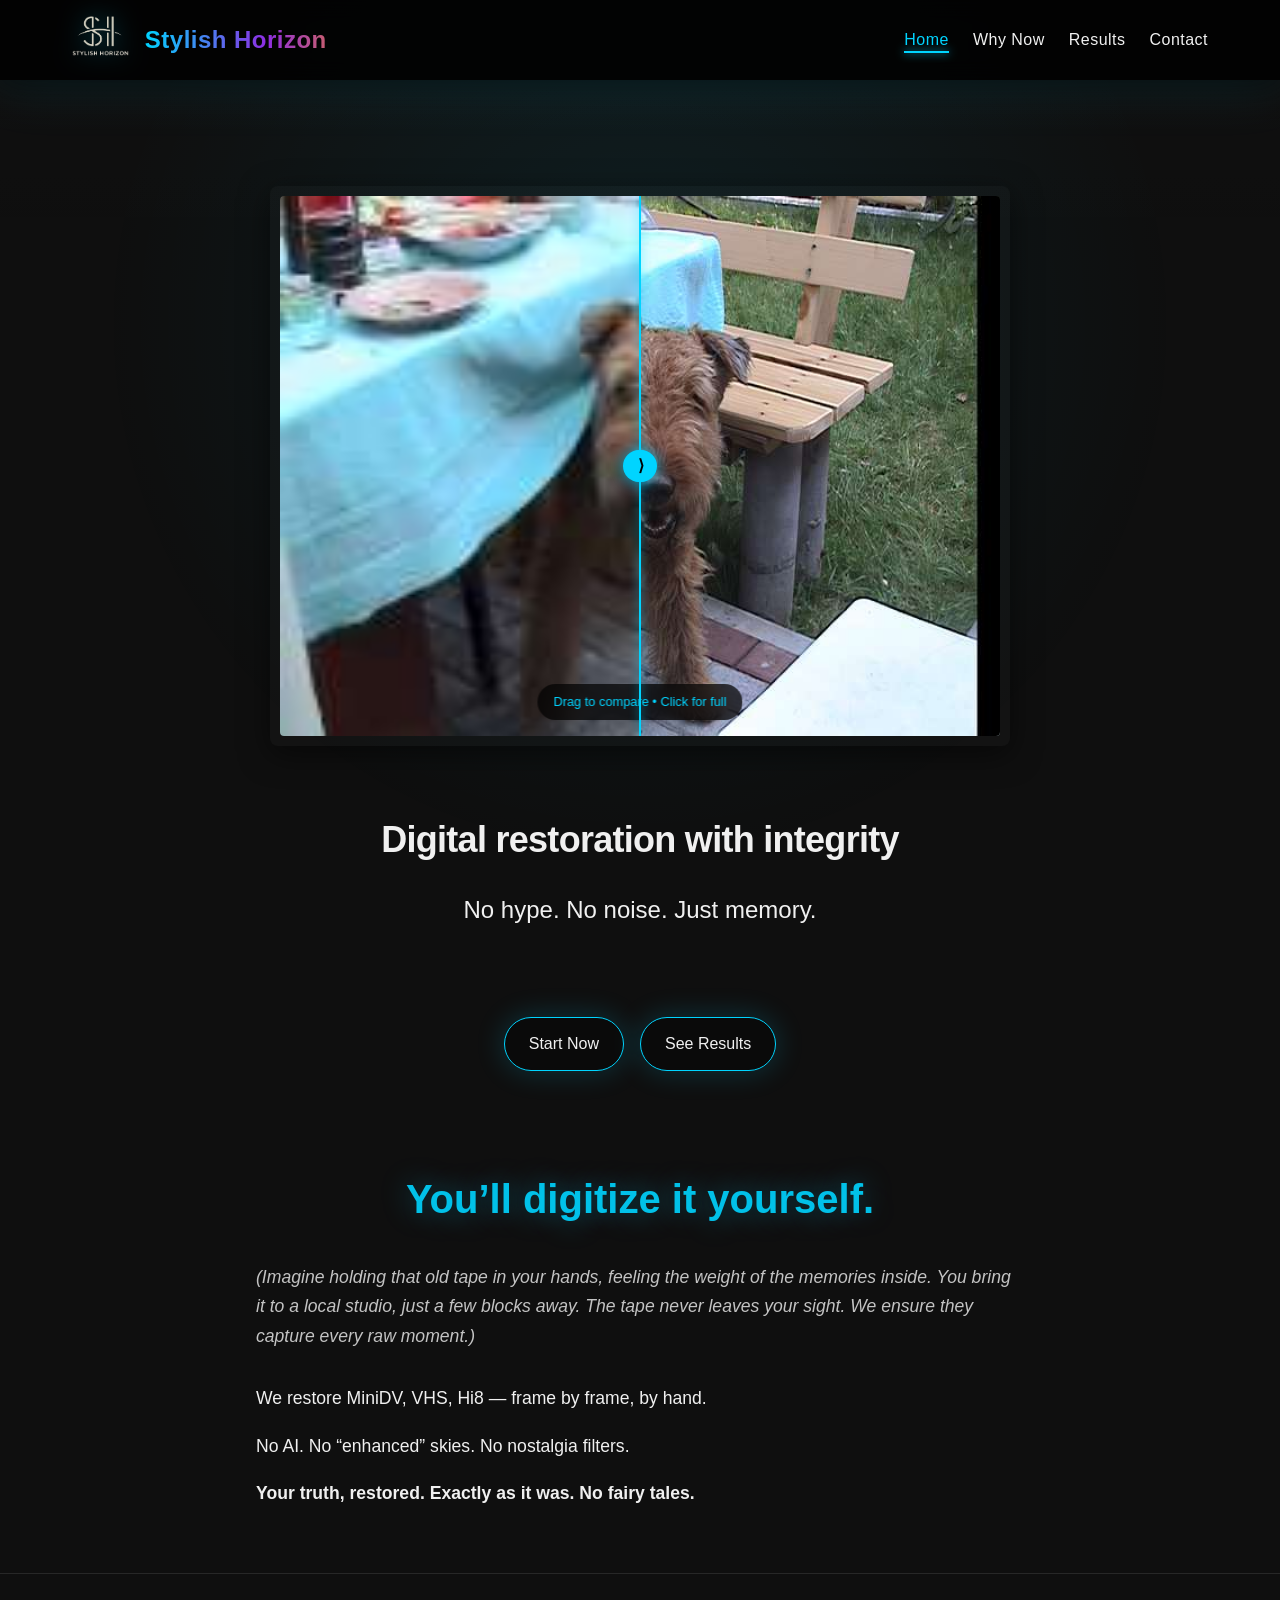
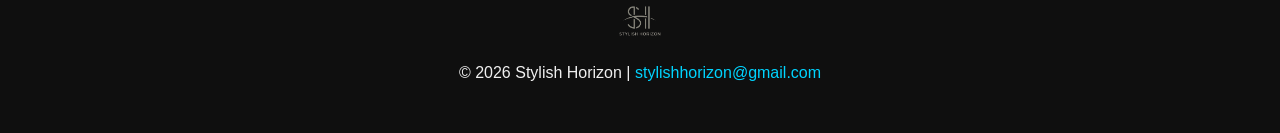
==== commit f5e697a3: "Update index.html" ====
--- a/index.html
+++ b/index.html
@@ -3,7 +3,7 @@
 <head>
   <meta charset="UTF-8" />
   <meta name="viewport" content="width=device-width, initial-scale=1" />
-  <meta name="description" content="Digital restoration of MiniDV, VHS, Hi8. Integrity first." />
+  <meta name="description" content="Digital restoration with integrity. No hype. No noise. Just memory." />
   <meta name="theme-color" content="#0f0f0f">
   <title>Stylish Horizon</title>
   
@@ -18,18 +18,14 @@
     <section class="hero" id="hero">
       <div class="hero-slider-wrapper">
         <div class="comparison-item">
-          <!-- Main Slider with correct Data Attributes for Modal -->
           <div class="comparison-container ratio-4-3"
                data-modal-title="Dog Scene: 720i vs 4K"
                data-before-thumb="assets/media/thumbnails/720i_Dog_thumb.jpg"
                data-after-thumb="assets/media/thumbnails/4k_Dog_thumb.jpg"
                data-before-full="https://archive.org/download/countryside_202512/720i_Dog.png"
                data-after-full="https://archive.org/download/countryside_202512/4k_Dog.png">
-            
-            <!-- Added fetchpriority to fix desktop score -->
             <img class="comparison-before" src="assets/media/thumbnails/720i_Dog_thumb.jpg" alt="Before" loading="eager" fetchpriority="high">
             <img class="comparison-after" src="assets/media/thumbnails/4k_Dog_thumb.jpg" alt="After" loading="eager" fetchpriority="high">
-            
             <div class="comparison-slider"></div>
             <div class="slider-hint">Drag to compare • Click for full</div>
           </div>
@@ -39,7 +35,6 @@
       <div class="hero-content">
         <h1>Digital restoration with integrity</h1>
         <p>No hype. No noise. Just memory.</p>
-        <p>We restore MiniDV tapes, VHS, Hi8, and forgotten drives.</p>
       </div>
       <div class="quick-links">
         <div class="button-group">
@@ -50,10 +45,16 @@
     </section>
 
     <section>
-      <h2>What we do</h2>
+      <h2>You’ll digitize it yourself.</h2>
       <div class="text-block">
-        <p>We restore MiniDV, VHS, Hi8, and forgotten drives. If it still breathes—we help it speak again.</p>
-        <p>Every frame is inspected manually. No filters. No nostalgia filters. Just the truth, frame by frame.</p>
+        <p style="font-style: italic; opacity: 0.8; margin-bottom: 2rem;">
+          (Imagine holding that old tape in your hands, feeling the weight of the memories inside. 
+          You bring it to a local studio, just a few blocks away. The tape never leaves your sight. 
+          We ensure they capture every raw moment.)
+        </p>
+        <p>We restore MiniDV, VHS, Hi8 — frame by frame, by hand.</p>
+        <p>No AI. No “enhanced” skies. No nostalgia filters.</p>
+        <p><strong>Your truth, restored. Exactly as it was. No fairy tales.</strong></p>
       </div>
     </section>
   </main>
--- a/style.css
+++ b/style.css
@@ -2,23 +2,28 @@
    1. VARIABLES & RESET
    ========================================= */
 :root {
+  /* Colors */
   --bg-a: #0f0f0f;
   --bg-b: #0a0a0a;
   --bg-c: #050505;
   --font-color-main: #f0f0f0;
   --font-color-secondary: #aaaaaa;
   --highlight-color: #00d4ff;
+
+  /* Spacing */
   --nav-height: 80px;
 }
 
-*, *::before, *::after { box-sizing: border-box; }
+*, *::before, *::after {
+  box-sizing: border-box;
+}
 
 html {
   scroll-behavior: smooth;
   text-rendering: optimizeLegibility;
   -webkit-font-smoothing: antialiased;
   width: 100%;
-  overflow-x: hidden;
+  overflow-x: hidden; /* Critical for mobile stability */
 }
 
 body {
@@ -29,11 +34,12 @@
   color: var(--font-color-main);
   margin: 0;
   width: 100%;
-  overflow-x: hidden;
+  overflow-x: hidden; /* Double safety */
   position: relative;
   animation: breathing-bg 30s ease-in-out infinite;
 }
 
+/* Background Animation */
 @keyframes breathing-bg {
   0%, 100% { background: var(--bg-a); }
   50% { background: var(--bg-b); }
@@ -45,12 +51,13 @@
   * { animation: none !important; transition: none !important; }
 }
 
+
 /* =========================================
    2. PARALLAX BACKGROUND
    ========================================= */
 .parallax-bg {
   position: fixed;
-  inset: -20vh -20vw;
+  inset: -20vh -20vw; /* Oversized for desktop parallax effect */
   z-index: -1;
   pointer-events: none;
   background:
@@ -59,26 +66,38 @@
   transform: translate3d(0, 0, 0);
   will-change: transform;
 }
+
+/* Mobile Fix: Clamp background to viewport to prevent scroll issues */
 @media (max-width: 768px) {
-  .parallax-bg { inset: 0; background-size: cover; }
-}
+  .parallax-bg {
+    inset: 0;
+    background-size: cover;
+  }
+}
+
 
 /* =========================================
    3. NAVIGATION (Injected via JS)
    ========================================= */
 #site-nav {
-  position: fixed; top: 0; left: 0; width: 100%; height: var(--nav-height);
-  background: rgba(0, 0, 0, 0.85); z-index: 1000;
-  backdrop-filter: blur(10px); -webkit-backdrop-filter: blur(10px);
+  position: fixed; 
+  top: 0; left: 0; width: 100%;
+  height: var(--nav-height);
+  background: rgba(0, 0, 0, 0.85);
+  z-index: 1000;
+  backdrop-filter: blur(10px);
+  -webkit-backdrop-filter: blur(10px);
   transition: transform 0.3s ease-in-out;
   box-shadow: 0 4px 30px rgba(0, 0, 0, 0.5), 0 0 60px rgba(0, 212, 255, 0.15);
-  padding-top: env(safe-area-inset-top);
-}
+  padding-top: env(safe-area-inset-top); /* Safe area for notched phones */
+}
+
 #site-nav.hidden { transform: translateY(-100%); }
 
 .nav-container {
   display: flex; justify-content: space-between; align-items: center;
-  height: 100%; padding: 0 2rem; max-width: 1200px; margin: 0 auto;
+  height: 100%;
+  padding: 0 2rem; max-width: 1200px; margin: 0 auto;
 }
 
 /* Logo */
@@ -87,20 +106,30 @@
   transition: transform 0.2s ease;
 }
 .logo-title:hover { transform: translateY(-1px); }
+
 .logo-title .site-title {
   font-size: 1.5rem; font-weight: 700; letter-spacing: 0.02em;
   background: linear-gradient(90deg, #00d4ff, #8e2de2, #ff8c00, #00d4ff);
   -webkit-background-clip: text; background-clip: text; color: transparent;
   background-size: 200% 100%; animation: slide-bg 5s linear infinite;
 }
-@keyframes slide-bg { 0% { background-position: 0% 50%; } 100% { background-position: 200% 50%; } }
-.logo-title .logo { height: 40px; filter: drop-shadow(0 0 12px rgba(0, 212, 255, 0.5)); transition: 0.3s; }
+@keyframes slide-bg {
+  0% { background-position: 0% 50%; }
+  100% { background-position: 200% 50%; }
+}
+
+.logo-title .logo {
+  height: 40px; 
+  filter: drop-shadow(0 0 12px rgba(0, 212, 255, 0.5));
+  transition: opacity 0.3s, filter 0.3s;
+}
 .logo-title:hover .logo { filter: drop-shadow(0 0 20px rgba(0, 212, 255, 0.8)); }
 
-/* Burger */
+/* Burger Menu (Mobile) */
 #burger {
   display: none; background: transparent; border: none;
-  color: var(--font-color-main); font-size: 2rem; cursor: pointer; padding: 0.5rem;
+  color: var(--font-color-main); font-size: 2rem; cursor: pointer;
+  padding: 0.5rem;
 }
 
 /* Links */
@@ -113,26 +142,31 @@
 .nav-links a::after {
   content: ''; display: block; width: 0; height: 2px;
   background: var(--highlight-color); transition: width 0.3s ease;
-  position: absolute; bottom: -5px; left: 0; box-shadow: 0 0 8px var(--highlight-color);
+  position: absolute; bottom: -5px; left: 0;
+  box-shadow: 0 0 8px var(--highlight-color);
 }
 .nav-links a:hover::after, .nav-links a.active::after { width: 100%; }
 
+/* Mobile Menu Logic */
 @media(max-width:768px) {
   #burger { display: block; }
   .nav-links {
     display: none; flex-direction: column; position: absolute;
     top: 100%; left: 0; width: 100%;
     background: rgba(0, 0, 0, 0.95); padding: 1rem 0;
-    backdrop-filter: blur(10px); border-bottom: 1px solid rgba(255,255,255,0.1);
+    backdrop-filter: blur(10px);
+    border-bottom: 1px solid rgba(255,255,255,0.1);
   }
   .nav-links.show { display: flex; }
   .nav-links a { padding: 1rem 2rem; display: block; font-size: 1.1rem; }
 }
 
-/* =========================================
-   4. LAYOUT & TYPOGRAPHY
-   ========================================= */
-main { padding-top: var(--nav-height); min-height: 80vh; }
+
+/* =========================================
+   4. LAYOUT & SECTIONS
+   ========================================= */
+main { padding-top: var(--nav-height); }
+
 section {
   scroll-margin-top: var(--nav-height);
   max-width: 800px; margin: 4rem auto; padding: 0 1rem;
@@ -149,15 +183,18 @@
 }
 .text-block { margin-bottom: 1.6em; line-height: 1.7; font-size: 1.1rem; }
 
+
 /* =========================================
    5. HERO & BUTTONS
    ========================================= */
 .hero {
   display: flex; flex-direction: column; align-items: center;
-  min-height: 70vh; padding: 2rem 1rem; text-align: center;
+  min-height: 70vh; /* Ensures it looks substantial */
+  padding: 2rem 1rem; text-align: center;
 }
 .hero-content { font-size: 1.5rem; font-weight: 500; margin-bottom: 2rem; }
 
+/* Buttons */
 .quick-links { margin-top: 2rem; display: flex; justify-content: center; }
 .button-group { display: flex; gap: 1rem; flex-wrap: wrap; justify-content: center; }
 
@@ -169,15 +206,23 @@
   transition: transform 0.3s ease, box-shadow 0.3s ease;
   background: rgba(0,0,0,0.3);
 }
+.button::before {
+  content: ''; position: absolute; top: 0; left: -100%; width: 100%; height: 100%;
+  background: linear-gradient(90deg, transparent, rgba(0, 212, 255, 0.3), transparent);
+  transition: left 0.5s ease;
+}
+.button:hover::before { left: 100%; }
 .button:hover {
   background: rgba(0, 212, 255, 0.15);
   box-shadow: 0 0 50px rgba(0, 212, 255, 0.5);
   transform: translateY(-2px);
 }
 
-/* =========================================
-   6. COMPARISON SLIDER (CORE)
-   ========================================= */
+
+/* =========================================
+   6. COMPARISON SLIDER (CORE / SHARED)
+   ========================================= */
+/* Wrapper for aesthetics (Border, Glow) */
 .comparison-item {
   background: rgba(255, 255, 255, 0.02);
   border-radius: 8px; padding: 10px;
@@ -185,79 +230,140 @@
   box-shadow: 0 8px 30px rgba(0, 0, 0, 0.5);
   display: block; width: auto;
 }
-.comparison-item:hover { transform: translateY(-4px); box-shadow: 0 12px 50px rgba(0, 212, 255, 0.4); }
-
+.comparison-item:hover {
+  transform: translateY(-4px);
+  box-shadow: 0 12px 50px rgba(0, 212, 255, 0.4);
+}
+
+/* Slider Container (The Functional Part) */
 .comparison-container {
   position: relative;
-  width: 100%; height: auto; margin: 0 auto;
-  user-select: none; -webkit-user-select: none;
-  background: #000; border-radius: 4px; overflow: hidden;
-  cursor: pointer; touch-action: pan-y;
-}
-
+  width: 100%;           /* Default: fit width (Mobile/Grid) */
+  height: auto;          /* Height defined by aspect ratio */
+  margin: 0 auto;
+  user-select: none;     /* Prevent text selection */
+  -webkit-user-select: none;
+  background: #000;
+  border-radius: 4px;
+  overflow: hidden;
+  cursor: pointer; 
+  touch-action: pan-y;   /* Allow vertical scroll, block horizontal */
+}
+
+/* Aspect Ratio Helpers */
 .comparison-container.ratio-4-3 { aspect-ratio: 4 / 3; }
 .comparison-container.ratio-16-9 { aspect-ratio: 16 / 9; }
 
+/* Images */
 .comparison-container img {
-  position: absolute; top: 0; left: 0; width: 100%; height: 100%;
-  object-fit: cover; pointer-events: none; display: block;
-}
-
+  position: absolute; top: 0; left: 0;
+  width: 100%; height: 100%;
+  object-fit: cover; /* Ensures fill without distortion */
+  pointer-events: none; 
+  display: block;
+}
+
+/* Layers */
 .comparison-before { z-index: 1; }
 .comparison-after  { z-index: 2; clip-path: inset(0 0 0 50%); }
 
+/* Slider Handle */
 .comparison-slider {
-  position: absolute; top: 0; bottom: 0; left: 50%; width: 2px;
-  background: var(--highlight-color); transform: translateX(-50%);
-  z-index: 20; box-shadow: 0 0 10px rgba(0, 212, 255, 0.8);
-  touch-action: none; cursor: ew-resize;
-}
+  position: absolute; top: 0; bottom: 0; left: 50%;
+  width: 2px;
+  background: var(--highlight-color);
+  transform: translateX(-50%);
+  z-index: 20;
+  box-shadow: 0 0 10px rgba(0, 212, 255, 0.8);
+  touch-action: none; /* Crucial: Block ALL scroll when grabbing handle */
+  cursor: ew-resize;
+}
+
+/* Arrows */
 .comparison-slider::before, .comparison-slider::after {
-  content: '⟨'; position: absolute; top: 50%; width: 32px; height: 32px;
-  background: var(--highlight-color); color: #000; border-radius: 50%;
+  content: '⟨';
+  position: absolute; top: 50%; width: 32px; height: 32px;
+  background: var(--highlight-color); color: #000;
+  border-radius: 50%;
   display: flex; align-items: center; justify-content: center;
-  font-weight: bold; transform: translateY(-50%);
+  font-weight: bold;
+  transform: translateY(-50%);
   box-shadow: 0 0 15px rgba(0, 212, 255, 0.5);
   left: -16px; opacity: 1; transition: opacity 0.2s;
 }
 .comparison-slider::after { content: '⟩'; left: auto; right: -16px; }
+
+/* Hide arrows near edges */
 .comparison-container.edge-left .comparison-slider::before { opacity: 0; }
 .comparison-container.edge-right .comparison-slider::after { opacity: 0; }
 
+/* Loading Spinner */
 .comparison-container::before {
-  content: ''; position: absolute; top: 50%; left: 50%; width: 40px; height: 40px;
-  margin: -20px 0 0 -20px; border: 3px solid rgba(255,255,255,0.1);
-  border-top-color: var(--highlight-color); border-radius: 50%;
-  animation: spinner 0.8s linear infinite; z-index: 5;
+  content: ''; position: absolute;
+  top: 50%; left: 50%;
+  width: 40px; height: 40px; margin: -20px 0 0 -20px;
+  border: 3px solid rgba(255, 255, 255, 0.1);
+  border-top-color: var(--highlight-color);
+  border-radius: 50%;
+  animation: spinner 0.8s linear infinite;
+  z-index: 5;
 }
 .comparison-container.loaded::before { display: none; }
 @keyframes spinner { to { transform: rotate(360deg); } }
 
+/* Slider Hint Text */
 .slider-hint {
   position: absolute; bottom: 1rem; left: 50%; transform: translateX(-50%);
-  background: rgba(0,0,0,0.7); padding: 0.5rem 1rem; border-radius: 20px;
+  background: rgba(0, 0, 0, 0.7); padding: 0.5rem 1rem; border-radius: 20px;
   font-size: 0.8rem; color: var(--highlight-color); pointer-events: none;
   z-index: 15; backdrop-filter: blur(10px); width: max-content;
 }
 
-/* =========================================
-   7. CONTEXTS (Grid vs Hero)
-   ========================================= */
+
+/* =========================================
+   7. CONTEXTS (HERO VS GRID - PREVIEW ONLY)
+   ========================================= */
+
+/* Wrapper Styles */
 .hero-slider-wrapper {
-  width: 100%; max-width: 1200px; margin: 0 auto 2rem; padding: 10px;
-  display: flex; justify-content: center; align-items: center;
-}
-/* Mobile: Limit width */
+  width: 100%; 
+  max-width: 1200px; 
+  margin: 0 auto 2rem; 
+  padding: 10px;
+}
+
+/* MOBILE HERO (< 768px): Simple block model for stability */
 @media (max-width: 767px) {
-  .hero-slider-wrapper .comparison-container { max-width: 500px; }
-}
-/* Desktop: Limit height */
+  .hero-slider-wrapper {
+    display: block;       /* Remove Flex to avoid layout collapse */
+    text-align: center;   
+  }
+
+  .hero-slider-wrapper .comparison-container { 
+    display: block;       
+    width: 100%;          /* Fill width */
+    max-width: 500px;     /* Cap width */
+    margin: 0 auto;       /* Center horizontally */
+    /* Height is auto-calculated via aspect-ratio class */
+  }
+}
+
+/* DESKTOP HERO (>= 768px): Flex for vertical centering */
 @media (min-width: 768px) {
+  .hero-slider-wrapper {
+    display: flex;        
+    justify-content: center; 
+    align-items: center;
+  }
+
   .hero-slider-wrapper .comparison-container {
-    width: auto; height: 60vh; max-width: none;
+    width: auto; 
+    height: 60vh;         /* Height priority */
+    max-width: none;
   }
 }
 
+/* GRID (ARCHIVE): Grid Layout */
 .comparison-grid {
   display: grid; grid-template-columns: repeat(auto-fit, minmax(300px, 1fr));
   gap: 2rem; margin: 2rem 0;
@@ -265,64 +371,190 @@
 .comparison-grid .comparison-item h3 { color: var(--highlight-color); text-align: center; margin-bottom: 0.5rem; }
 .comparison-grid .comparison-item p { text-align: center; font-size: 0.85rem; color: var(--font-color-secondary); margin-bottom: 1rem; }
 
-/* =========================================
-   8. MODAL
+
+/* =========================================
+   8. MODAL (FULL SCREEN FIXED)
    ========================================= */
 .modal {
-  display: none; position: fixed; z-index: 2000; left: 0; top: 0;
-  width: 100%; height: 100%; background: rgba(0, 0, 0, 0.95);
-  backdrop-filter: blur(10px); align-items: center; justify-content: center;
-}
-.modal.active { display: flex; }
+  display: none; 
+  position: fixed; 
+  z-index: 2000; 
+  left: 0; top: 0;
+  width: 100%; height: 100%; 
+  background: rgba(0, 0, 0, 0.95);
+  backdrop-filter: blur(10px); 
+  /* Remove flex centering here to avoid mobile collapsing issues */
+}
+.modal.active { display: block; } /* Use block to allow absolute children */
+
 .modal-content {
-  position: relative; width: 100%; height: 100%;
-  display: flex; flex-direction: column; align-items: center; justify-content: center;
-  padding: 1rem;
-}
+  position: relative; 
+  width: 100%; height: 100%;
+  overflow: hidden; /* Prevent scrolling outside */
+}
+
 .modal-close {
   position: absolute; top: 20px; right: 20px; font-size: 3rem;
   color: var(--font-color-main); cursor: pointer; z-index: 2001; line-height: 1;
 }
+.modal-close:hover { color: var(--highlight-color); }
+
+/* Absolute positioning to force size */
 .modal-comparison { 
-  position: relative; width: 100%; height: 85%;
+  position: absolute; 
+  top: 60px; /* Space for close button */
+  bottom: 60px; /* Space for text info */
+  left: 0; right: 0;
+  width: 100%;
+  height: auto; 
+}
+
+/* Modal Slider Container - FORCE FILL */
+.modal-comparison .comparison-container {
+  position: absolute; /* Critical fix for mobile */
+  top: 0; left: 0;
+  width: 100% !important; 
+  height: 100% !important;
+  max-width: none; max-height: none;
+  aspect-ratio: unset; 
+  background: transparent;
+  margin: 0;
+  
+  /* Allow pinch zoom */
+  touch-action: pan-x pan-y pinch-zoom; 
+}
+
+.modal-comparison img { 
+  width: 100% !important; 
+  height: 100% !important;
+  object-fit: contain; /* Keeps aspect ratio correct */
+}
+
+.modal-info { 
+  position: absolute; 
+  bottom: 20px; width: 100%; 
+  text-align: center; 
+  color: var(--font-color-secondary); 
+  pointer-events: none;
+}
+
+
+/* =========================================
+   9. TABLES & VIDEOS
+   ========================================= */
+.packages-table {
+  width: 100%; border-collapse: collapse; margin: 2rem 0;
+  background: rgba(255, 255, 255, 0.02); border-radius: 8px; overflow: hidden;
+}
+.packages-table th, .packages-table td { padding: 1rem; text-align: left; border-bottom: 1px solid rgba(255, 255, 255, 0.05); }
+.packages-table th { color: var(--highlight-color); text-transform: uppercase; font-size: 0.85rem; }
+
+/* Responsive Table */
+@media(max-width: 768px) {
+  .packages-table { display: block; }
+  .packages-table thead { display: none; }
+  .packages-table tr { display: block; margin-bottom: 1rem; border: 1px solid rgba(255,255,255,0.1); }
+  .packages-table td { display: block; text-align: right; position: relative; padding-left: 50%; }
+  .packages-table td::before { content: attr(data-label); position: absolute; left: 0.5rem; color: var(--highlight-color); }
+}
+
+.videos { display: grid; grid-template-columns: repeat(auto-fit, minmax(280px, 1fr)); gap: 2rem; margin: 2rem 0; }
+.video-container {
+  position: relative; width: 100%; aspect-ratio: 16 / 9;
+  background: rgba(255, 255, 255, 0.02); border-radius: 8px; overflow: hidden;
+  transition: transform 0.3s ease, box-shadow 0.3s ease;
+  box-shadow: 0 8px 30px rgba(0, 0, 0, 0.5);
+}
+.video-container:hover {
+  transform: translateY(-4px);
+  box-shadow: 0 12px 50px rgba(0, 212, 255, 0.4);
+}
+.video-container iframe { position: absolute; top: 0; left: 0; width: 100%; height: 100%; border: none; }
+.video-container p { text-align: center; margin-top: 0.5rem; color: var(--font-color-secondary); }
+
+/* =========================================
+   10. CONTACT (Tally & Chat)
+   ========================================= */
+.tally-container {
+  max-width: 800px; margin: 0 auto;
+  background: rgba(255, 255, 255, 0.02); border-radius: 8px; overflow: hidden;
+  box-shadow: 0 8px 40px rgba(0, 0, 0, 0.5), 0 0 60px rgba(0, 212, 255, 0.15);
+}
+.tally-container iframe { width: 100%; min-height: 600px; border: none; }
+
+/* Chat Button - Neon Style */
+#bill-chat-button {
+  position: fixed; bottom: 24px; right: 24px;
+  width: 60px; height: 60px; border-radius: 50%;
+  background: #0f0f0f; 
+  border: 1px solid var(--highlight-color); 
+  color: var(--highlight-color);
   display: flex; align-items: center; justify-content: center;
-}
-.modal-comparison .comparison-container {
-  width: auto; height: auto; max-width: 95vw; max-height: 85vh;
-  aspect-ratio: auto; background: transparent;
-}
-.modal-comparison img { object-fit: contain; } /* FIT TO SCREEN */
-.modal-info { text-align: center; margin-top: 1rem; color: var(--font-color-secondary); }
-
-/* =========================================
-   9. MISC
-   ========================================= */
-.packages-table { width: 100%; border-collapse: collapse; margin: 2rem 0; background: rgba(255,255,255,0.02); border-radius: 8px; }
-.packages-table th, .packages-table td { padding: 1rem; text-align: left; border-bottom: 1px solid rgba(255,255,255,0.05); }
-.packages-table th { color: var(--highlight-color); }
-@media(max-width: 768px) {
-  .packages-table, .packages-table tr, .packages-table td { display: block; }
-  .packages-table thead { display: none; }
-  .packages-table td { text-align: right; padding-left: 50%; position: relative; }
-  .packages-table td::before { content: attr(data-label); position: absolute; left: 0.5rem; color: var(--highlight-color); }
-}
-
-.videos { display: grid; grid-template-columns: repeat(auto-fit, minmax(280px, 1fr)); gap: 2rem; margin: 2rem 0; }
-.video-container { position: relative; width: 100%; aspect-ratio: 16/9; background: rgba(255,255,255,0.02); border-radius: 8px; overflow: hidden; box-shadow: 0 8px 30px rgba(0,0,0,0.5); }
-.video-container iframe { width: 100%; height: 100%; border: none; }
-
-.tally-container iframe { width: 100%; min-height: 600px; border: none; }
-#bill-chat-button { position: fixed; bottom: 24px; right: 24px; width: 64px; height: 64px; border-radius: 50%; background: linear-gradient(135deg, #00d4ff, #0099cc); color: white; display: flex; align-items: center; justify-content: center; font-size: 28px; cursor: pointer; z-index: 9999; box-shadow: 0 4px 20px rgba(0, 212, 255, 0.4); }
-#bill-chat-window { position: fixed; bottom: 110px; right: 24px; width: 380px; height: 550px; background: rgba(15,15,15,0.95); border: 1px solid rgba(0,212,255,0.3); display: none; flex-direction: column; z-index: 9999; backdrop-filter: blur(10px); border-radius: 14px; }
-#bill-chat-window.open { display: flex; }
-#bill-chat-window header { padding: 16px; background: rgba(0,212,255,0.1); color: #00d4ff; font-weight: bold; display: flex; justify-content: space-between; }
+  cursor: pointer; z-index: 9999;
+  box-shadow: 0 0 20px rgba(0, 212, 255, 0.3); 
+  transition: all 0.3s cubic-bezier(0.175, 0.885, 0.32, 1.275);
+  opacity: 1; transform: scale(1);
+}
+#bill-chat-button:hover { 
+  transform: scale(1.1); 
+  background: rgba(0, 212, 255, 0.1);
+  box-shadow: 0 0 30px rgba(0, 212, 255, 0.6);
+}
+
+/* Hidden state (when chat is open) */
+#bill-chat-button.hidden {
+  opacity: 0;
+  transform: scale(0);
+  pointer-events: none;
+}
+
+/* Chat Window */
+#bill-chat-window {
+  position: fixed; bottom: 100px; right: 24px;
+  width: 380px; height: 500px; 
+  background: rgba(10, 10, 10, 0.95); 
+  border: 1px solid var(--highlight-color);
+  display: none; flex-direction: column; overflow: hidden; z-index: 9999;
+  backdrop-filter: blur(15px); border-radius: 14px;
+  box-shadow: 0 10px 40px rgba(0, 0, 0, 0.8);
+  opacity: 0; transform: translateY(20px);
+  transition: opacity 0.3s ease, transform 0.3s ease;
+}
+
+#bill-chat-window.open { 
+  display: flex; 
+  opacity: 1; transform: translateY(0);
+}
+
+#bill-chat-window header { 
+  padding: 16px; 
+  background: rgba(0, 212, 255, 0.1); 
+  border-bottom: 1px solid rgba(0, 212, 255, 0.2);
+  color: var(--highlight-color); font-weight: bold; 
+  display: flex; justify-content: space-between; align-items: center;
+}
+#bill-chat-window .close-btn { 
+  cursor: pointer; font-size: 24px; line-height: 1; opacity: 0.8; transition: 0.2s; 
+}
+#bill-chat-window .close-btn:hover { opacity: 1; color: #fff; }
+
 #bill-chat-window .messages { flex: 1; padding: 16px; overflow-y: auto; color: #f0f0f0; font-size: 14px; }
-#bill-chat-window .input-area { display: flex; border-top: 1px solid rgba(0,212,255,0.2); background: rgba(0,0,0,0.3); }
-#bill-chat-window input { flex: 1; background: transparent; border: none; padding: 14px; color: white; }
-#bill-chat-window button { background: rgba(0,212,255,0.2); border: none; padding: 14px; color: #00d4ff; cursor: pointer; }
-.message-user { background: rgba(0,212,255,0.15); border-radius: 12px 12px 4px 12px; float: right; padding: 10px; margin-bottom: 10px; clear: both; }
-.message-bill { background: rgba(255,255,255,0.05); border-radius: 12px 12px 12px 4px; float: left; padding: 10px; margin-bottom: 10px; clear: both; }
-@media(max-width: 480px) { #bill-chat-window { width: calc(100vw - 48px); } }
-
+#bill-chat-window .input-area { display: flex; border-top: 1px solid rgba(0, 212, 255, 0.2); background: rgba(0,0,0,0.3); }
+#bill-chat-window input { flex: 1; background: transparent; border: none; padding: 14px; color: white; outline: none; }
+#bill-chat-window button { background: rgba(0, 212, 255, 0.2); border: none; padding: 14px 20px; color: var(--highlight-color); cursor: pointer; transition: 0.2s; }
+#bill-chat-window button:hover { background: rgba(0, 212, 255, 0.4); color: white; }
+
+.message-user { background: rgba(0, 212, 255, 0.2); border: 1px solid rgba(0,212,255,0.3); border-radius: 12px 12px 4px 12px; float: right; padding: 10px 14px; margin-bottom: 10px; clear: both; max-width: 80%; }
+.message-bill { background: rgba(255,255,255,0.05); border: 1px solid rgba(255,255,255,0.1); border-radius: 12px 12px 12px 4px; float: left; padding: 10px 14px; margin-bottom: 10px; clear: both; max-width: 80%; }
+
+@media(max-width: 480px) { 
+  #bill-chat-window { width: calc(100vw - 48px); bottom: 24px; height: 60vh; } 
+}
+
+/* =========================================
+   11. FOOTER
+   ========================================= */
 footer { text-align: center; padding: 2rem 0; margin-top: 4rem; border-top: 1px solid rgba(255, 255, 255, 0.1); }
 footer img { height: 30px; opacity: 0.6; }
+footer img:hover { opacity: 0.9; }
+footer a { color: var(--highlight-color); text-decoration: none; }
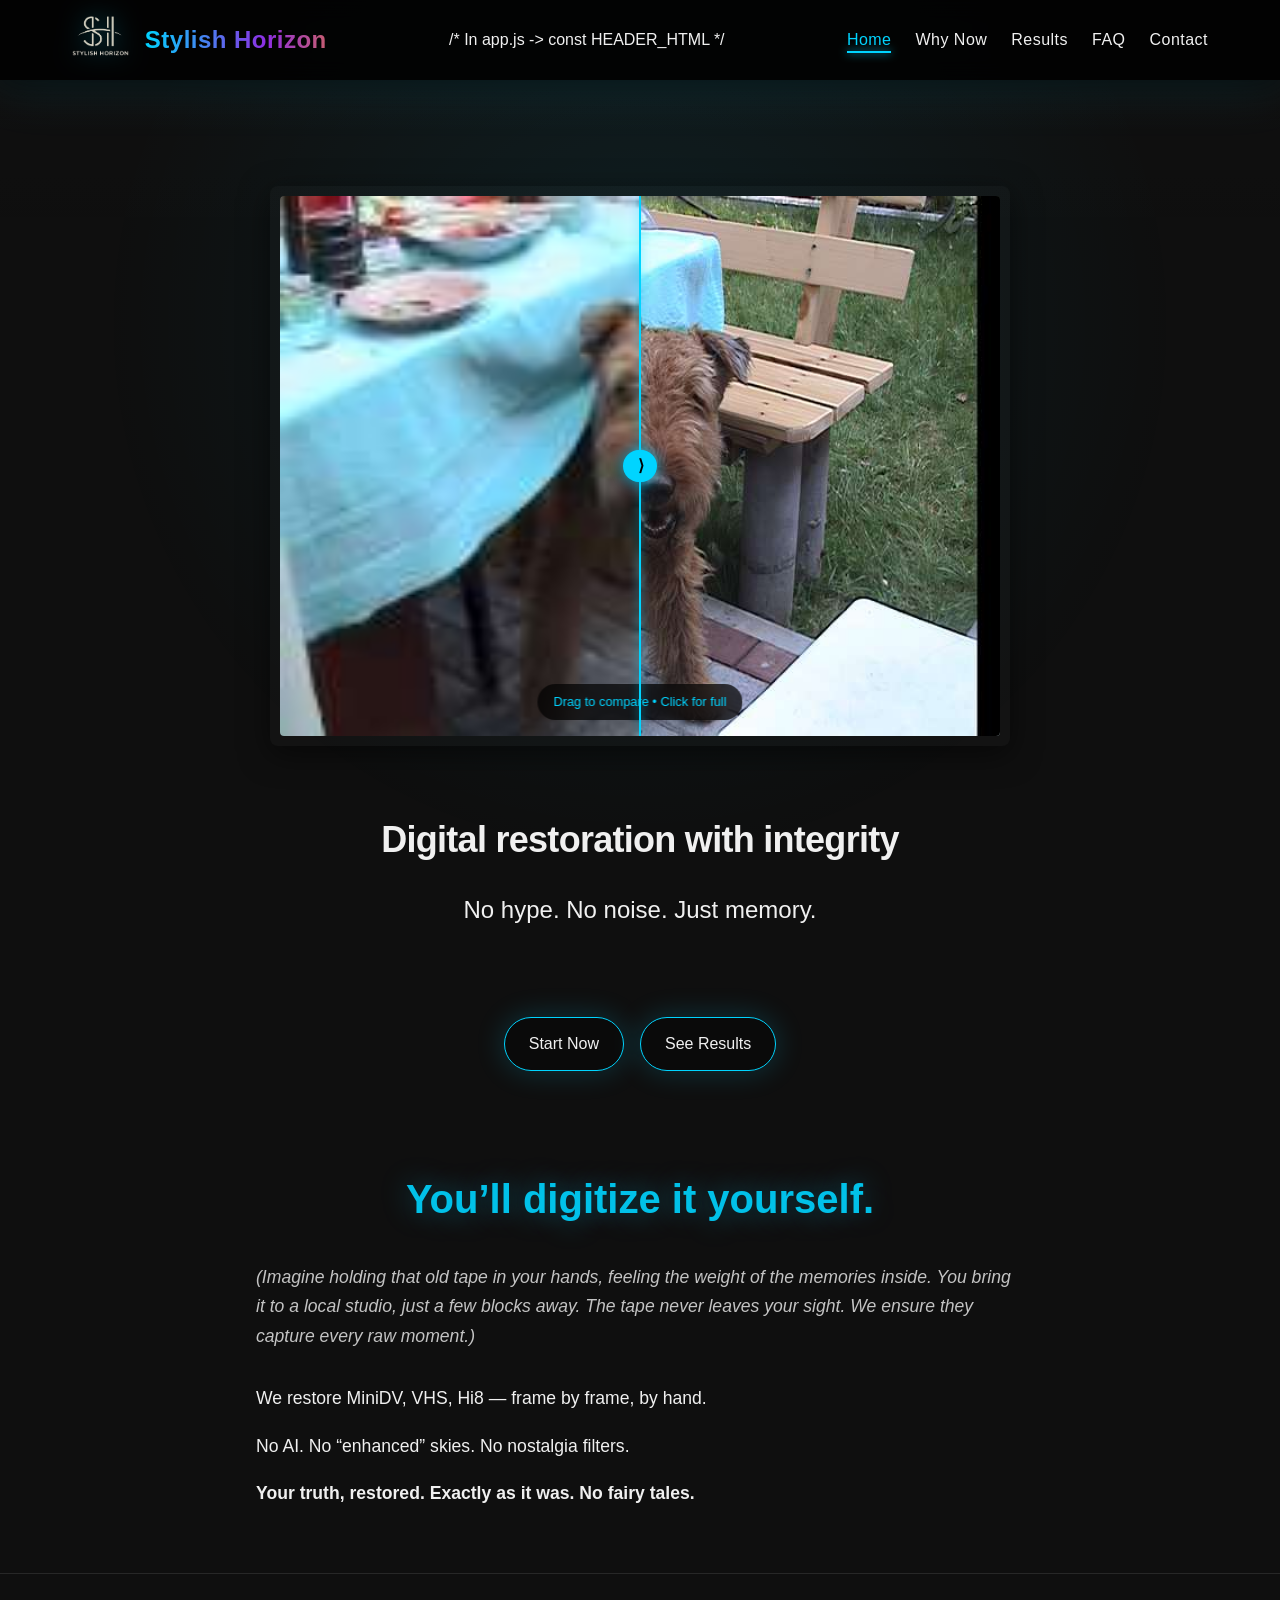
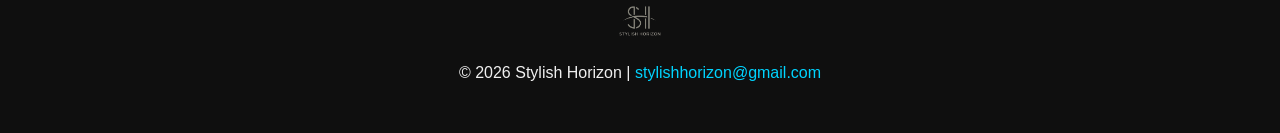
==== commit 03ec1e29: "Update index.html" ====
--- a/index.html
+++ b/index.html
@@ -1,6 +1,12 @@
 <!DOCTYPE html>
 <html lang="en">
 <head>
+  <!-- GTM Head -->
+  <script>(function(w,d,s,l,i){w[l]=w[l]||[];w[l].push({'gtm.start':
+  new Date().getTime(),event:'gtm.js'});var f=d.getElementsByTagName(s)[0],
+  j=d.createElement(s),dl=l!='dataLayer'?'&l='+l:'';j.async=true;j.src=
+  'https://www.googletagmanager.com/gtm.js?id='+i+dl;f.parentNode.insertBefore(j,f);
+  })(window,document,'script','dataLayer','GTM-MN6WG3K6');</script>
   <meta charset="UTF-8" />
   <meta name="viewport" content="width=device-width, initial-scale=1" />
   <meta name="description" content="Digital restoration with integrity. No hype. No noise. Just memory." />
@@ -11,6 +17,9 @@
   <link rel="stylesheet" href="style.css">
 </head>
 <body>
+  <!-- GTM Body -->
+  <noscript><iframe src="https://www.googletagmanager.com/ns.html?id=GTM-MN6WG3K6"
+  height="0" width="0" style="display:none;visibility:hidden"></iframe></noscript>
   <div class="parallax-bg" aria-hidden="true"></div>
   <nav id="site-nav" aria-label="Main navigation"></nav>
 
--- a/style.css
+++ b/style.css
@@ -558,3 +558,44 @@
 footer img { height: 30px; opacity: 0.6; }
 footer img:hover { opacity: 0.9; }
 footer a { color: var(--highlight-color); text-decoration: none; }
+
+/* =========================================
+   12. FAQ (ACCORDION)
+   ========================================= */
+details {
+  margin-bottom: 1rem;
+  border-bottom: 1px solid rgba(255, 255, 255, 0.1);
+  padding-bottom: 1rem;
+}
+
+summary {
+  cursor: pointer;
+  font-weight: 500;
+  color: var(--highlight-color);
+  list-style: none; /* Standard way to hide default triangle */
+}
+
+/* Hide default triangle in Webkit browsers */
+summary::-webkit-details-marker { 
+  display: none; 
+}
+
+/* Custom Plus/Minus indicator */
+summary::after {
+  content: '+';
+  float: right;
+  font-weight: 300;
+  transition: transform 0.2s;
+}
+
+details[open] summary::after {
+  content: '−';
+}
+
+/* Content styling */
+details p {
+  margin-top: 1rem;
+  font-size: 0.95rem;
+  color: var(--font-color-secondary);
+  line-height: 1.6;
+}
